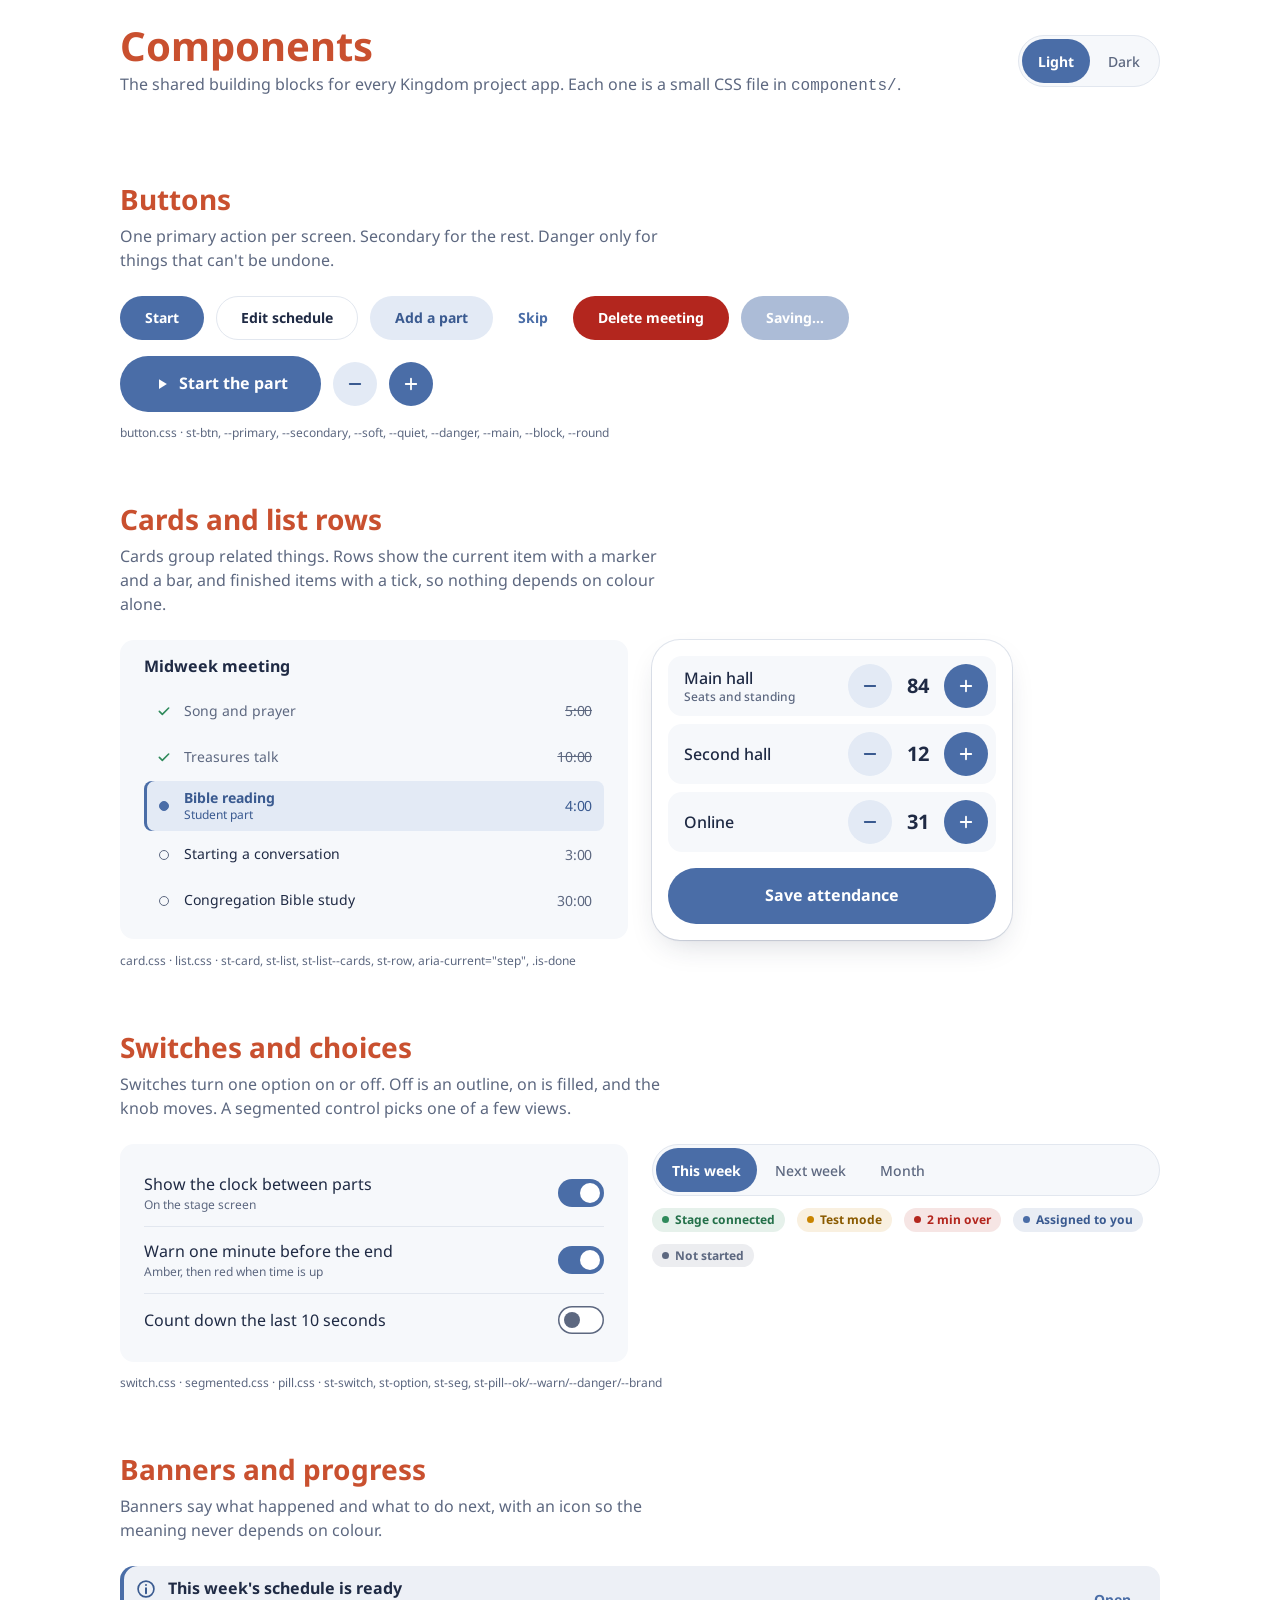
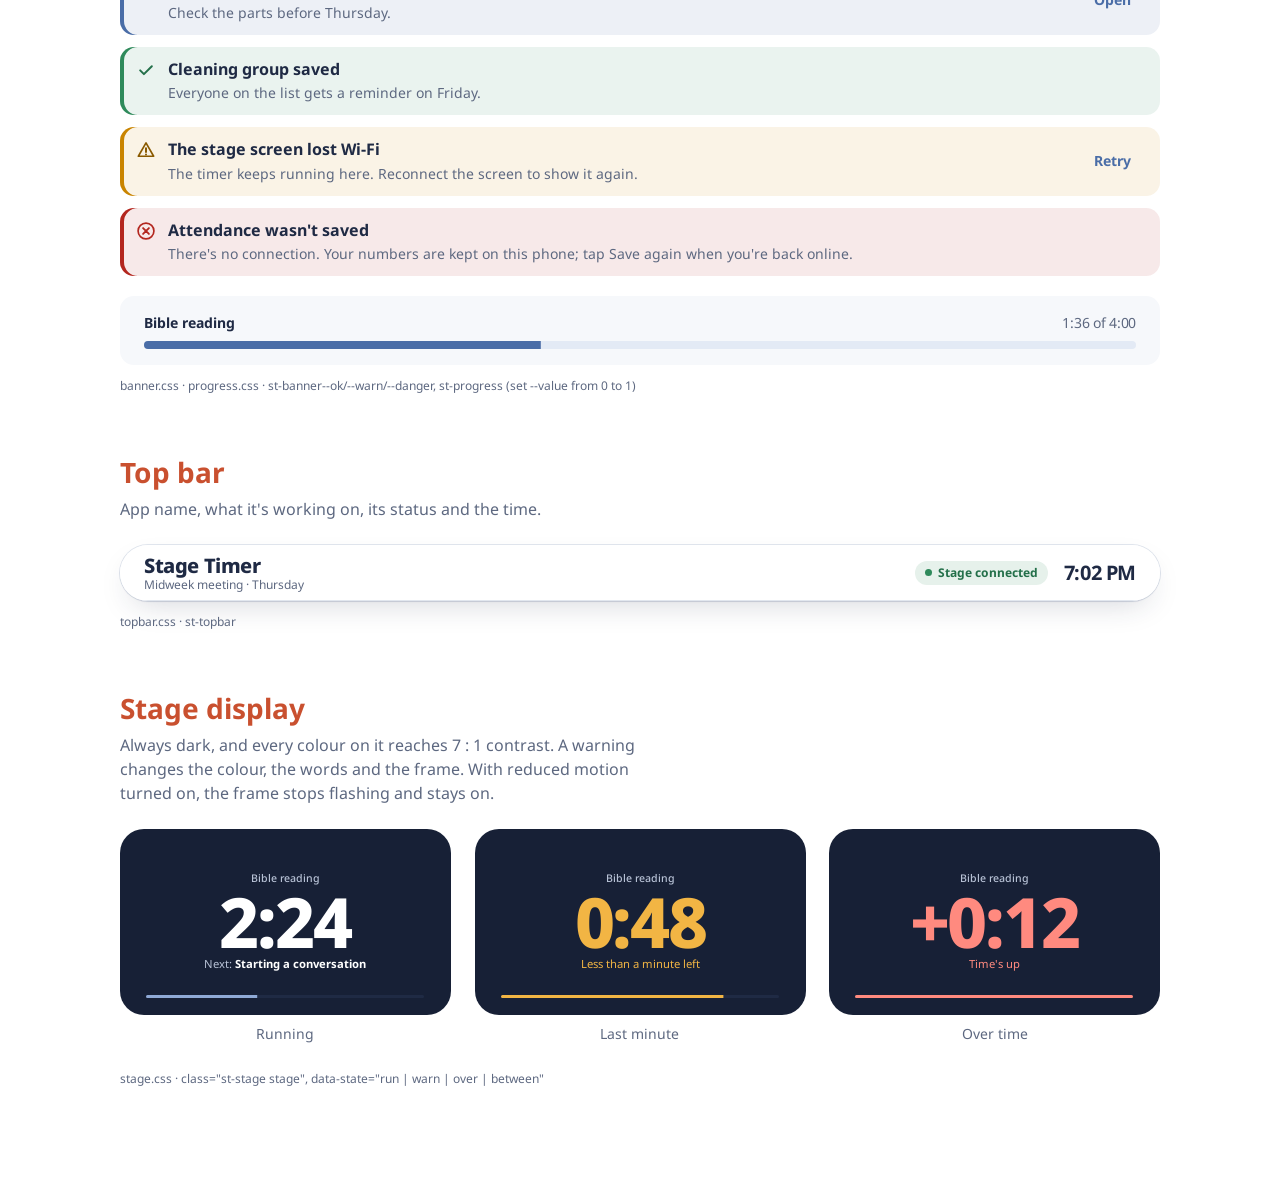
==== examples/components/index.html @ d6222e92 "Add the Steward components Ten small CSS files (st- prefix) built only from the tokens: buttons, car" ====
<!doctype html>
<html lang="en">
<head>
<meta charset="utf-8">
<meta name="viewport" content="width=device-width,initial-scale=1">
<title>Steward Components</title>
<link rel="preconnect" href="https://fonts.googleapis.com">
<link href="https://fonts.googleapis.com/css2?family=Noto+Sans:wght@300;400;500;600;700;800&display=swap" rel="stylesheet">
<link rel="stylesheet" href="../../tokens/tokens.css">
<link rel="stylesheet" href="../../components/index.css">
<style>
  /* Gallery layout only; everything inside the demos comes from components/ */
  .wrap { max-width: 1040px; margin: 0 auto; padding: 0 var(--space-5) var(--space-8); }
  .top { display: flex; align-items: center; justify-content: space-between; gap: var(--space-4); padding: var(--space-5) 0; flex-wrap: wrap; }
  .top h1 { margin: 0; font-size: var(--text-2xl); color: var(--coral); line-height: 1.1; }
  .top p { margin: var(--space-1) 0 0; color: var(--text-dim); }
  section { padding-top: var(--space-7); }
  section > h2 { margin: 0 0 var(--space-1); font-size: var(--text-xl); color: var(--coral); }
  section > p { margin: 0 0 var(--space-5); color: var(--text-dim); max-width: 62ch; }
  section > p code, .file { font-size: var(--text-xs); color: var(--text-dim); }
  .file { display: block; margin-top: var(--space-3); font-family: var(--font); }
  .demo { display: flex; flex-wrap: wrap; gap: var(--space-3); align-items: center; }
  .grid2 { display: grid; grid-template-columns: 1fr 1fr; gap: var(--space-5); align-items: start; }
  .grid3 { display: grid; grid-template-columns: repeat(3, 1fr); gap: var(--space-5); }
  .stack { display: grid; gap: var(--space-3); }
  .cap { color: var(--text-dim); font-size: var(--text-sm); margin-top: var(--space-2); text-align: center; }
  .phone { max-width: 360px; border-radius: 28px; background: var(--page); box-shadow: var(--shadow), 0 0 0 1px var(--line); overflow: hidden; }
  .phone .body { padding: var(--space-4); display: grid; gap: var(--space-4); }
  .count { display: flex; gap: var(--space-2); align-items: center; }
  @media (max-width: 820px) { .grid2, .grid3 { grid-template-columns: 1fr; } }
</style>
</head>
<body class="st-page">
<svg width="0" height="0" style="position:absolute" aria-hidden="true">
  <symbol id="i-check" viewBox="0 0 24 24"><path d="M5 12.5l4.5 4.5L19 7.5" fill="none" stroke="currentColor" stroke-width="2.4" stroke-linecap="round" stroke-linejoin="round"/></symbol>
  <symbol id="i-info" viewBox="0 0 24 24"><circle cx="12" cy="12" r="9.5" fill="none" stroke="currentColor" stroke-width="2"/><path d="M12 11v6M12 7.2v.1" stroke="currentColor" stroke-width="2.4" stroke-linecap="round"/></symbol>
  <symbol id="i-warn" viewBox="0 0 24 24"><path d="M12 3.5L2.8 19.5h18.4z" fill="none" stroke="currentColor" stroke-width="2" stroke-linejoin="round"/><path d="M12 10v4.5M12 17.3v.1" stroke="currentColor" stroke-width="2.4" stroke-linecap="round"/></symbol>
  <symbol id="i-stop" viewBox="0 0 24 24"><circle cx="12" cy="12" r="9.5" fill="none" stroke="currentColor" stroke-width="2"/><path d="M8.5 8.5l7 7M15.5 8.5l-7 7" stroke="currentColor" stroke-width="2.2" stroke-linecap="round"/></symbol>
  <symbol id="i-plus" viewBox="0 0 24 24"><path d="M12 5v14M5 12h14" stroke="currentColor" stroke-width="2.4" stroke-linecap="round"/></symbol>
  <symbol id="i-minus" viewBox="0 0 24 24"><path d="M5 12h14" stroke="currentColor" stroke-width="2.4" stroke-linecap="round"/></symbol>
  <symbol id="i-play" viewBox="0 0 24 24"><path d="M8 5.5v13l10.5-6.5z" fill="currentColor"/></symbol>
</svg>

<div class="wrap">
  <header class="top">
    <div><h1>Components</h1><p>The shared building blocks for every Kingdom project app. Each one is a small CSS file in <code>components/</code>.</p></div>
    <div class="st-seg" role="group" aria-label="Theme"><button data-t="light" aria-pressed="true">Light</button><button data-t="dark" aria-pressed="false">Dark</button></div>
  </header>

  <section>
    <h2>Buttons</h2>
    <p>One primary action per screen. Secondary for the rest. Danger only for things that can't be undone.</p>
    <div class="demo">
      <button class="st-btn st-btn--primary">Start</button>
      <button class="st-btn st-btn--secondary">Edit schedule</button>
      <button class="st-btn st-btn--soft">Add a part</button>
      <button class="st-btn st-btn--quiet">Skip</button>
      <button class="st-btn st-btn--danger">Delete meeting</button>
      <button class="st-btn st-btn--primary" disabled>Saving…</button>
    </div>
    <div class="demo" style="margin-top:var(--space-4)">
      <button class="st-btn st-btn--primary st-btn--main"><svg aria-hidden="true"><use href="#i-play"/></svg>Start the part</button>
      <button class="st-btn st-btn--soft st-btn--round" aria-label="Take one away"><svg aria-hidden="true"><use href="#i-minus"/></svg></button>
      <button class="st-btn st-btn--primary st-btn--round" aria-label="Add one"><svg aria-hidden="true"><use href="#i-plus"/></svg></button>
    </div>
    <code class="file">button.css · st-btn, --primary, --secondary, --soft, --quiet, --danger, --main, --block, --round</code>
  </section>

  <section>
    <h2>Cards and list rows</h2>
    <p>Cards group related things. Rows show the current item with a marker and a bar, and finished items with a tick, so nothing depends on colour alone.</p>
    <div class="grid2">
      <div class="st-card">
        <h3 class="st-card__title">Midweek meeting</h3>
        <ol class="st-list">
          <li><button class="st-row is-done"><span class="st-row__mark"><svg aria-hidden="true"><use href="#i-check"/></svg></span><span class="st-row__label">Song and prayer</span><span class="st-row__meta st-num">5:00</span></button></li>
          <li><button class="st-row is-done"><span class="st-row__mark"><svg aria-hidden="true"><use href="#i-check"/></svg></span><span class="st-row__label">Treasures talk</span><span class="st-row__meta st-num">10:00</span></button></li>
          <li><button class="st-row" aria-current="step"><span class="st-row__mark"></span><span class="st-row__label">Bible reading<small>Student part</small></span><span class="st-row__meta st-num">4:00</span></button></li>
          <li><button class="st-row"><span class="st-row__mark"></span><span class="st-row__label">Starting a conversation</span><span class="st-row__meta st-num">3:00</span></button></li>
          <li><button class="st-row"><span class="st-row__mark"></span><span class="st-row__label">Congregation Bible study</span><span class="st-row__meta st-num">30:00</span></button></li>
        </ol>
      </div>
      <div class="phone">
        <div class="body">
          <ol class="st-list st-list--cards">
            <li class="st-row"><span class="st-row__label">Main hall<small>Seats and standing</small></span>
              <span class="count"><button class="st-btn st-btn--soft st-btn--round" aria-label="Main hall, take one away"><svg aria-hidden="true"><use href="#i-minus"/></svg></button><span class="st-row__meta st-num">84</span><button class="st-btn st-btn--primary st-btn--round" aria-label="Main hall, add one"><svg aria-hidden="true"><use href="#i-plus"/></svg></button></span></li>
            <li class="st-row"><span class="st-row__label">Second hall</span>
              <span class="count"><button class="st-btn st-btn--soft st-btn--round" aria-label="Second hall, take one away"><svg aria-hidden="true"><use href="#i-minus"/></svg></button><span class="st-row__meta st-num">12</span><button class="st-btn st-btn--primary st-btn--round" aria-label="Second hall, add one"><svg aria-hidden="true"><use href="#i-plus"/></svg></button></span></li>
            <li class="st-row"><span class="st-row__label">Online</span>
              <span class="count"><button class="st-btn st-btn--soft st-btn--round" aria-label="Online, take one away"><svg aria-hidden="true"><use href="#i-minus"/></svg></button><span class="st-row__meta st-num">31</span><button class="st-btn st-btn--primary st-btn--round" aria-label="Online, add one"><svg aria-hidden="true"><use href="#i-plus"/></svg></button></span></li>
          </ol>
          <button class="st-btn st-btn--primary st-btn--main st-btn--block">Save attendance</button>
        </div>
      </div>
    </div>
    <code class="file">card.css · list.css · st-card, st-list, st-list--cards, st-row, aria-current="step", .is-done</code>
  </section>

  <section>
    <h2>Switches and choices</h2>
    <p>Switches turn one option on or off. Off is an outline, on is filled, and the knob moves. A segmented control picks one of a few views.</p>
    <div class="grid2">
      <div class="st-card">
        <div class="st-option"><span>Show the clock between parts<small>On the stage screen</small></span><button class="st-switch" role="switch" aria-checked="true" aria-label="Show the clock between parts"></button></div>
        <div class="st-option"><span>Warn one minute before the end<small>Amber, then red when time is up</small></span><button class="st-switch" role="switch" aria-checked="true" aria-label="Warn one minute before the end"></button></div>
        <div class="st-option"><span>Count down the last 10 seconds</span><button class="st-switch" role="switch" aria-checked="false" aria-label="Count down the last 10 seconds"></button></div>
      </div>
      <div class="stack">
        <div class="st-seg" role="group" aria-label="Schedule view"><button aria-pressed="true">This week</button><button aria-pressed="false">Next week</button><button aria-pressed="false">Month</button></div>
        <div class="demo">
          <span class="st-pill st-pill--ok"><i></i>Stage connected</span>
          <span class="st-pill st-pill--warn"><i></i>Test mode</span>
          <span class="st-pill st-pill--danger"><i></i>2 min over</span>
          <span class="st-pill st-pill--brand"><i></i>Assigned to you</span>
          <span class="st-pill"><i></i>Not started</span>
        </div>
      </div>
    </div>
    <code class="file">switch.css · segmented.css · pill.css · st-switch, st-option, st-seg, st-pill--ok/--warn/--danger/--brand</code>
  </section>

  <section>
    <h2>Banners and progress</h2>
    <p>Banners say what happened and what to do next, with an icon so the meaning never depends on colour.</p>
    <div class="stack">
      <div class="st-banner" role="status"><svg class="st-banner__icon" aria-hidden="true"><use href="#i-info"/></svg><div class="st-banner__body"><b>This week's schedule is ready</b><p>Check the parts before Thursday.</p></div><button class="st-btn st-btn--quiet">Open</button></div>
      <div class="st-banner st-banner--ok" role="status"><svg class="st-banner__icon" aria-hidden="true"><use href="#i-check"/></svg><div class="st-banner__body"><b>Cleaning group saved</b><p>Everyone on the list gets a reminder on Friday.</p></div></div>
      <div class="st-banner st-banner--warn" role="status"><svg class="st-banner__icon" aria-hidden="true"><use href="#i-warn"/></svg><div class="st-banner__body"><b>The stage screen lost Wi-Fi</b><p>The timer keeps running here. Reconnect the screen to show it again.</p></div><button class="st-btn st-btn--quiet">Retry</button></div>
      <div class="st-banner st-banner--danger" role="alert"><svg class="st-banner__icon" aria-hidden="true"><use href="#i-stop"/></svg><div class="st-banner__body"><b>Attendance wasn't saved</b><p>There's no connection. Your numbers are kept on this phone; tap Save again when you're back online.</p></div></div>
      <div class="st-card" style="margin-top:var(--space-2)">
        <div style="display:flex;justify-content:space-between;font-size:var(--text-sm)"><b>Bible reading</b><span class="st-num" style="color:var(--text-dim)">1:36 of 4:00</span></div>
        <div class="st-progress" role="progressbar" aria-label="Part time used" aria-valuenow="40" aria-valuemin="0" aria-valuemax="100" style="--value:.4;margin-top:var(--space-2)"><i></i></div>
      </div>
    </div>
    <code class="file">banner.css · progress.css · st-banner--ok/--warn/--danger, st-progress (set --value from 0 to 1)</code>
  </section>

  <section>
    <h2>Top bar</h2>
    <p>App name, what it's working on, its status and the time.</p>
    <div class="phone" style="max-width:none"><header class="st-topbar"><div class="st-topbar__title"><b>Stage Timer</b><small>Midweek meeting · Thursday</small></div><span class="st-pill st-pill--ok"><i></i>Stage connected</span><time class="st-topbar__clock st-num">7:02 PM</time></header></div>
    <code class="file">topbar.css · st-topbar</code>
  </section>

  <section>
    <h2>Stage display</h2>
    <p>Always dark, and every colour on it reaches 7 : 1 contrast. A warning changes the colour, the words and the frame. With reduced motion turned on, the frame stops flashing and stays on.</p>
    <div class="grid3">
      <div><div class="st-stage stage" data-state="run"><p class="st-stage__label">Bible reading</p><p class="st-stage__time st-num">2:24</p><p class="st-stage__note">Next: <b>Starting a conversation</b></p><div class="st-progress"><i style="--value:.4"></i></div></div><p class="cap">Running</p></div>
      <div><div class="st-stage stage" data-state="warn"><p class="st-stage__label">Bible reading</p><p class="st-stage__time st-num">0:48</p><p class="st-stage__note">Less than a minute left</p><div class="st-progress"><i style="--value:.8"></i></div></div><p class="cap">Last minute</p></div>
      <div><div class="st-stage stage" data-state="over"><p class="st-stage__label">Bible reading</p><p class="st-stage__time st-num">+0:12</p><p class="st-stage__note">Time's up</p><div class="st-progress"><i style="--value:1"></i></div></div><p class="cap">Over time</p></div>
    </div>
    <code class="file">stage.css · class="st-stage stage", data-state="run | warn | over | between"</code>
  </section>
</div>

<script>
  // Demo behaviour only: switches, segmented controls and the theme (?theme=dark opens in dark)
  const start = new URLSearchParams(location.search).get('theme')
    || (matchMedia('(prefers-color-scheme: dark)').matches ? 'dark' : 'light');
  document.documentElement.dataset.theme = start;
  document.querySelectorAll('[data-t]').forEach(b => b.setAttribute('aria-pressed', b.dataset.t === start));
  document.addEventListener('click', e => {
    const sw = e.target.closest('.st-switch');
    if (sw) sw.setAttribute('aria-checked', sw.getAttribute('aria-checked') !== 'true');
    const seg = e.target.closest('.st-seg button');
    if (seg) {
      seg.parentElement.querySelectorAll('button').forEach(b => b.setAttribute('aria-pressed', b === seg));
      if (seg.dataset.t) document.documentElement.dataset.theme = seg.dataset.t;
    }
  });
</script>
</body>
</html>
---- tokens/tokens.css ----
/*
 * Steward design tokens (working name)
 * Draft 0.3: a publication-style identity. White space, circles, coral headings, one duotone palette per topic.
 * Use the variables, never the raw values, so a change here updates every app.
 *
 * Font (free, Google Fonts):
 * <link href="https://fonts.googleapis.com/css2?family=Noto+Sans:wght@300;400;500;600;700;800&display=swap" rel="stylesheet">
 */

:root {
  /* Base */
  --ink: #1f2a44;          /* text, stage screens */
  --paper: #ffffff;
  --brand: #4a6da7;        /* Library Blue: buttons, links in apps, progress */
  --brand-strong: #3a5a90;
  --brand-soft: #e3eaf5;
  --on-brand: #ffffff;
  --coral: #c9502f;        /* headings and references on content pages; never on timer screens (see --danger) */
  --coral-bright: #e2673f; /* cover blocks with large white text only */
  --seaglass: #d3ebe3;     /* the soft circle behind art */
  --teal: #2f7f86;

  /* Surfaces and text (light theme) */
  --page: #ffffff;
  --surface: #f6f8fb;
  --line: #e2e7ef;
  --text: #1f2a44;
  --text-dim: #5d6880;

  /* Meaning, reserved for function; never decoration, never the only signal */
  --ok: #2f8a5b;
  --warn: #c98400;
  --danger: #b3261e;
  /* Text-safe versions for small text (4.5 : 1 on page and surface); the fills above stay for dots, bars and icons */
  --ok-text: #24704a;
  --warn-text: #8a5a00;
  --danger-text: #b3261e;
  --on-danger: #ffffff;

  /* Artwork: one duotone palette per topic (dark, mid, light) */
  --duo-navy: #22305a;    --duo-mustard: #d9a93a;  --duo-cream: #f5e6b8;   /* platform, assemblies */
  --duo-deepteal: #164e57; --duo-maroon: #7a2b3a;  --duo-aqua: #a9d6d9;    /* time, schedules */
  --duo-plum: #4f2346;    --duo-rose: #b8657f;     --duo-blush: #f3d9d3;   /* study, reading */
  --duo-ember: #4a1410;   --duo-vermilion: #d2502f; --duo-peach: #f7c9b0;  /* sound, media */

  /* Typography: one family, like the publications */
  --font: "Noto Sans", system-ui, "Segoe UI", Roboto, sans-serif;
  --font-display: var(--font);
  --text-xs: 12px;
  --text-sm: 14px;
  --text-md: 16px;
  --text-lg: 20px;
  --text-xl: 28px;
  --text-2xl: 40px;
  --weight-light: 300;
  --weight-regular: 400;
  --weight-medium: 500;
  --weight-bold: 700;
  --weight-black: 800;
  --tracking-cover: 0.18em; /* spaced capitals, cover blocks only */

  /* Spacing (multiples of 4) */
  --space-1: 4px;
  --space-2: 8px;
  --space-3: 12px;
  --space-4: 16px;
  --space-5: 24px;
  --space-6: 32px;
  --space-7: 56px;
  --space-8: 96px;

  /* Shape: circles for art, gentle corners for controls */
  --radius-sm: 8px;
  --radius-md: 14px;
  --radius-lg: 24px;
  --radius-pill: 999px;
  --shadow: 0 1px 2px rgba(31, 42, 68, 0.06), 0 12px 32px -12px rgba(31, 42, 68, 0.22);

  /* Touch */
  --tap-min: 44px;
  --tap-main: 56px;

  /* Motion */
  --ease-out: cubic-bezier(0.2, 0.9, 0.3, 1);
  --ease-pop: cubic-bezier(0.2, 0.9, 0.3, 1.2);
}

/* Dark theme: follows the system unless the app forces light */
@media (prefers-color-scheme: dark) {
  :root:not([data-theme="light"]) {
    --brand: #8fa9d6; --brand-strong: #b3c6e6; --brand-soft: #22304d; --on-brand: #121a2b;
    --coral: #f08a6c; --seaglass: #1e3a3a;
    --page: #121a2b; --surface: #1a2338; --line: #2a3550; --text: #e8edf6; --text-dim: #9aa6be;
    --ok: #5fc08a; --warn: #f2b544; --danger: #ff6b5e;
    --ok-text: #5fc08a; --warn-text: #f2b544; --danger-text: #ff6b5e; --on-danger: #121a2b;
    --shadow: 0 1px 2px rgba(0, 0, 0, 0.3), 0 16px 40px -16px rgba(0, 0, 0, 0.6);
  }
}
:root[data-theme="dark"] {
  --brand: #8fa9d6; --brand-strong: #b3c6e6; --brand-soft: #22304d; --on-brand: #121a2b;
  --coral: #f08a6c; --seaglass: #1e3a3a;
  --page: #121a2b; --surface: #1a2338; --line: #2a3550; --text: #e8edf6; --text-dim: #9aa6be;
  --ok: #5fc08a; --warn: #f2b544; --danger: #ff6b5e;
  --ok-text: #5fc08a; --warn-text: #f2b544; --danger-text: #ff6b5e; --on-danger: #121a2b;
  --shadow: 0 1px 2px rgba(0, 0, 0, 0.3), 0 16px 40px -16px rgba(0, 0, 0, 0.6);
}

/* Stage screens are always dark: a white screen glares on stage and over OBS video.
   Every text colour here reaches 7 : 1 on --page; red stays darker than amber so they differ in brightness too */
.stage {
  --page: #172036; --surface: #1f2a44; --line: #2c3a5c;
  --text: #ffffff; --text-dim: #b8c2d6; --brand: #8fa9d6;
  --ok: #5fc08a; --warn: #f2b544; --danger: #ff8a7f;
  --ok-text: #5fc08a; --warn-text: #f2b544; --danger-text: #ff8a7f; --on-danger: #172036;
}

/* Artwork helpers */
.art-grain { position: relative; isolation: isolate; }
.art-grain::after {
  content: ""; position: absolute; inset: 0; pointer-events: none; border-radius: inherit; mix-blend-mode: multiply; opacity: 0.45;
  background-image: url("data:image/svg+xml,%3Csvg xmlns='http://www.w3.org/2000/svg' width='220' height='220'%3E%3Cfilter id='n'%3E%3CfeTurbulence type='fractalNoise' baseFrequency='0.85' numOctaves='2' stitchTiles='stitch'/%3E%3CfeColorMatrix values='0 0 0 0 0.1  0 0 0 0 0.1  0 0 0 0 0.15  0 0 0 0.55 0'/%3E%3C/filter%3E%3Crect width='100%25' height='100%25' filter='url(%23n)'/%3E%3C/svg%3E");
}
.art-circle { border-radius: 50%; overflow: hidden; }

/* Printing and PDFs: keep the colours and art; drop the grain, which turns into heavy images */
@media print {
  * { -webkit-print-color-adjust: exact; print-color-adjust: exact; }
  .art-grain::after { display: none; }
}
.art-fade { -webkit-mask-image: radial-gradient(closest-side, #000 62%, transparent 100%); mask-image: radial-gradient(closest-side, #000 62%, transparent 100%); }
---- components/index.css ----
/* All Steward components in one link. Load ../tokens/tokens.css first.
   For a small app, copy only the files it uses. */
@import url("base.css");
@import url("button.css");
@import url("card.css");
@import url("list.css");
@import url("switch.css");
@import url("segmented.css");
@import url("pill.css");
@import url("banner.css");
@import url("progress.css");
@import url("topbar.css");
@import url("stage.css");
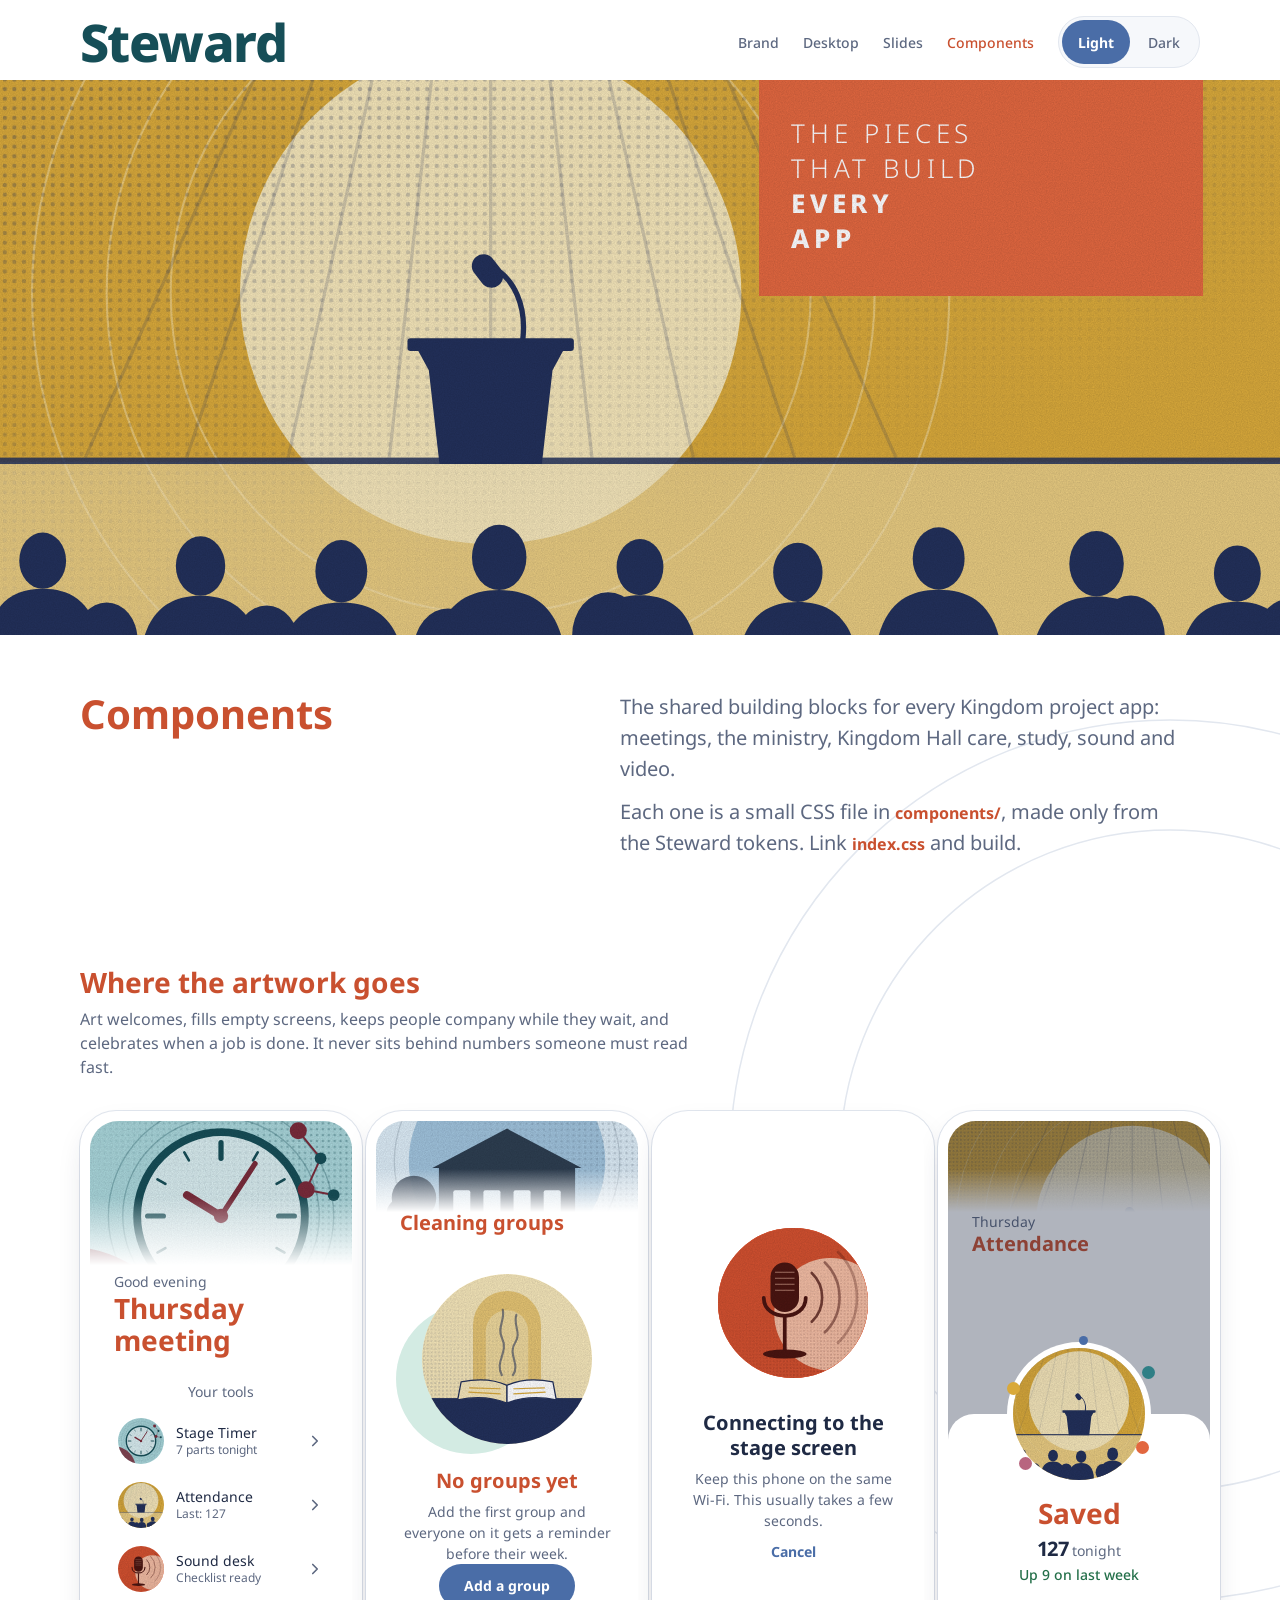
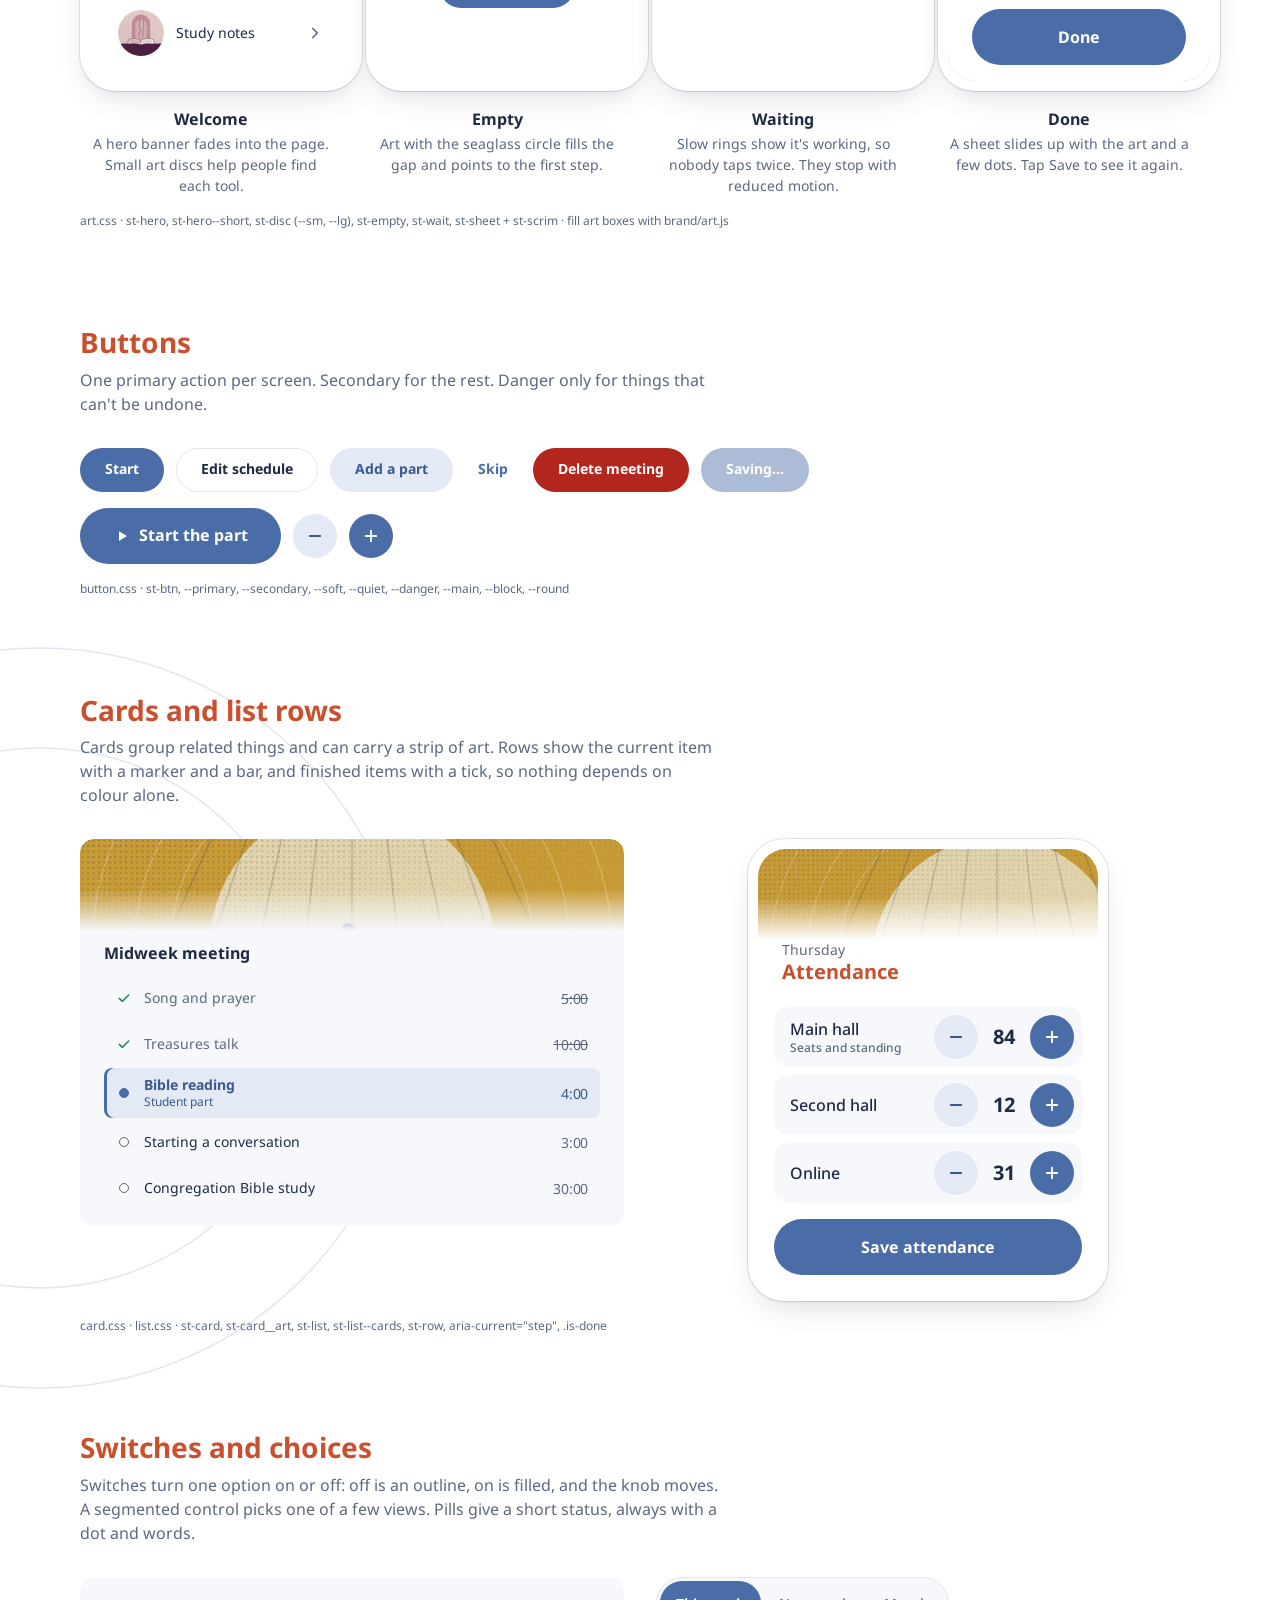
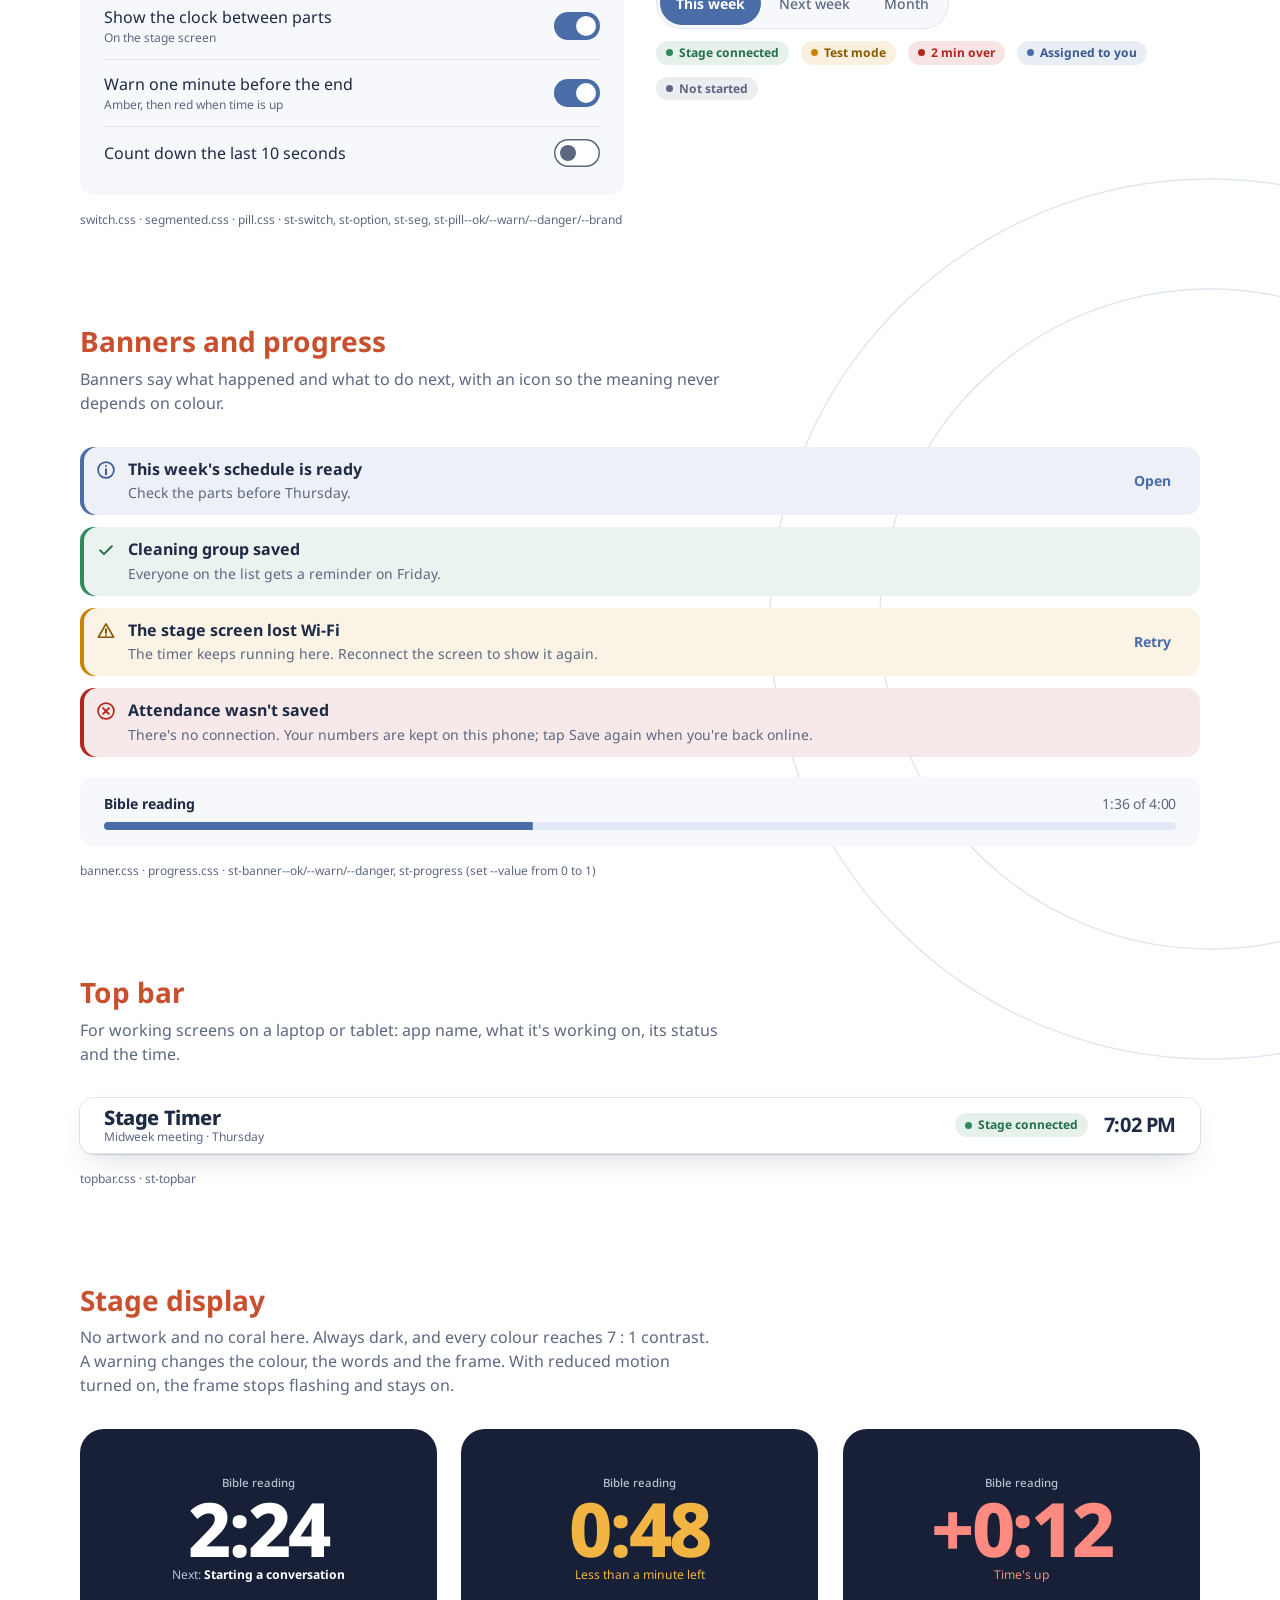
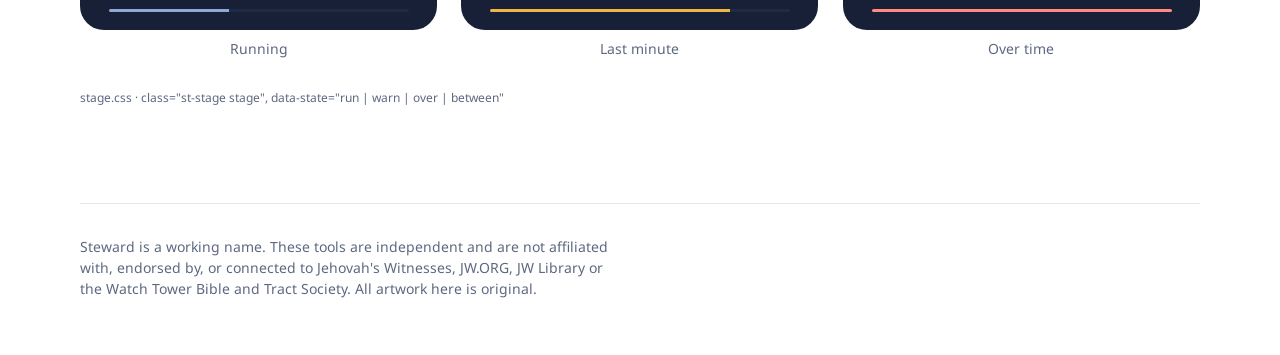
==== commit cdc8c43c: "Add artwork components and restyle the components page art.css brings Steward's art into apps: hero " ====
--- a/examples/components/index.html
+++ b/examples/components/index.html
@@ -9,25 +9,60 @@
 <link rel="stylesheet" href="../../tokens/tokens.css">
 <link rel="stylesheet" href="../../components/index.css">
 <style>
-  /* Gallery layout only; everything inside the demos comes from components/ */
-  .wrap { max-width: 1040px; margin: 0 auto; padding: 0 var(--space-5) var(--space-8); }
-  .top { display: flex; align-items: center; justify-content: space-between; gap: var(--space-4); padding: var(--space-5) 0; flex-wrap: wrap; }
-  .top h1 { margin: 0; font-size: var(--text-2xl); color: var(--coral); line-height: 1.1; }
-  .top p { margin: var(--space-1) 0 0; color: var(--text-dim); }
-  section { padding-top: var(--space-7); }
-  section > h2 { margin: 0 0 var(--space-1); font-size: var(--text-xl); color: var(--coral); }
-  section > p { margin: 0 0 var(--space-5); color: var(--text-dim); max-width: 62ch; }
-  section > p code, .file { font-size: var(--text-xs); color: var(--text-dim); }
-  .file { display: block; margin-top: var(--space-3); font-family: var(--font); }
+  /* Page layout only, matching brand/index.html; everything inside the phones and demos comes from components/ */
+  body { overflow-x: hidden; }
+  .wrap { max-width: 1120px; margin: 0 auto; padding: 0 var(--space-5); position: relative; }
+  .masthead { display: flex; align-items: center; justify-content: space-between; gap: var(--space-4); padding: var(--space-4) 0 var(--space-3); flex-wrap: wrap; }
+  .masthead > b { font-size: clamp(34px, 5vw, 52px); font-weight: var(--weight-black); letter-spacing: -0.03em; color: var(--duo-deepteal); line-height: 1; }
+  :root[data-theme="dark"] .masthead > b { color: var(--duo-aqua); }
+  .masthead nav { display: flex; gap: var(--space-5); font-size: var(--text-sm); font-weight: var(--weight-medium); }
+  .masthead nav a { color: var(--text-dim); text-decoration: none; } .masthead nav a[aria-current] { color: var(--coral); }
+  .masthead .right { display: flex; align-items: center; gap: var(--space-5); flex-wrap: wrap; }
+
+  .cover { position: relative; aspect-ratio: 1200 / 520; max-height: 62vh; width: 100%; overflow: hidden; }
+  .cover .art-wrap, .cover .art-wrap svg { position: absolute; inset: 0; width: 100%; height: 100%; }
+  .cover .block { position: absolute; top: 0; right: 6%; width: min(34%, 380px); background: var(--coral-bright); color: #fff; padding: clamp(18px, 3vw, 36px) clamp(16px, 2.6vw, 32px) clamp(20px, 3.2vw, 40px); }
+  .cover .block span { display: block; text-transform: uppercase; letter-spacing: var(--tracking-cover); font-size: clamp(15px, 2.1vw, 26px); line-height: 1.35; font-weight: var(--weight-light); }
+  .cover .block span.b { font-weight: var(--weight-black); }
+  @media (max-width: 700px) { .cover { aspect-ratio: 4 / 3.4; max-height: none; } .cover .art-wrap svg { width: 170%; left: -46%; } .cover .block { right: auto; left: 0; top: auto; bottom: 0; width: 78%; } }
+
+  .lede { display: grid; grid-template-columns: 1fr 1.2fr; gap: var(--space-7); padding: var(--space-7) 0 0; align-items: start; }
+  .lede h1 { font-size: var(--text-2xl); line-height: 1.15; color: var(--coral); margin: 0; }
+  .lede p { margin: 0 0 var(--space-3); color: var(--text-dim); font-size: var(--text-lg); line-height: 1.55; max-width: 52ch; }
+  .lede code { font-size: var(--text-md); color: var(--coral); font-family: var(--font); font-weight: var(--weight-bold); }
+
+  section.part { padding: var(--space-8) 0 0; position: relative; }
+  .rings { position: absolute; pointer-events: none; z-index: -1; color: var(--line); }
+  .head { max-width: 640px; margin-bottom: var(--space-6); }
+  .head h2 { font-size: var(--text-xl); color: var(--coral); margin: 0 0 var(--space-2); line-height: 1.2; }
+  .head p { margin: 0; color: var(--text-dim); }
+  .file { display: block; margin-top: var(--space-4); font-family: var(--font); font-size: var(--text-xs); color: var(--text-dim); }
+
+  .phones { display: grid; grid-template-columns: repeat(4, 1fr); gap: var(--space-6) var(--space-5); align-items: start; }
+  .phone { border-radius: 36px; padding: 10px; background: var(--page); box-shadow: var(--shadow), 0 0 0 1px var(--line); max-width: 300px; width: 100%; margin: 0 auto; }
+  .screen { position: relative; border-radius: 28px; overflow: hidden; background: var(--page); min-height: 560px; display: flex; flex-direction: column; }
+  .screen .pad { padding: var(--space-4); display: grid; gap: var(--space-2); }
+  .screen .st-empty, .screen .st-wait { flex: 1; }
+  .ex h4 { margin: var(--space-4) 0 2px; font-size: var(--text-md); text-align: center; }
+  .ex p { margin: 0 auto; color: var(--text-dim); font-size: var(--text-sm); text-align: center; max-width: 30ch; }
+  .lbl { font-size: var(--text-sm); color: var(--text-dim); margin: var(--space-2) 4px 0; }
+  .count { display: flex; gap: var(--space-2); align-items: center; }
+  .done-body { padding: var(--space-5); display: grid; gap: var(--space-3); margin-top: auto; }
+  .sheet-dots i:nth-of-type(1) { background: var(--duo-mustard); left: -6px; top: 34px; } .sheet-dots i:nth-of-type(2) { background: var(--teal); right: -10px; top: 18px; }
+  .sheet-dots i:nth-of-type(3) { background: var(--coral-bright); right: -4px; bottom: 26px; } .sheet-dots i:nth-of-type(4) { background: var(--duo-rose); left: 6px; bottom: 10px; }
+  .sheet-dots i:nth-of-type(5) { background: var(--brand); left: 50%; top: -12px; width: 9px; height: 9px; }
+
   .demo { display: flex; flex-wrap: wrap; gap: var(--space-3); align-items: center; }
-  .grid2 { display: grid; grid-template-columns: 1fr 1fr; gap: var(--space-5); align-items: start; }
+  .grid2 { display: grid; grid-template-columns: 1fr 1fr; gap: var(--space-6); align-items: start; }
   .grid3 { display: grid; grid-template-columns: repeat(3, 1fr); gap: var(--space-5); }
   .stack { display: grid; gap: var(--space-3); }
   .cap { color: var(--text-dim); font-size: var(--text-sm); margin-top: var(--space-2); text-align: center; }
-  .phone { max-width: 360px; border-radius: 28px; background: var(--page); box-shadow: var(--shadow), 0 0 0 1px var(--line); overflow: hidden; }
-  .phone .body { padding: var(--space-4); display: grid; gap: var(--space-4); }
-  .count { display: flex; gap: var(--space-2); align-items: center; }
-  @media (max-width: 820px) { .grid2, .grid3 { grid-template-columns: 1fr; } }
+
+  footer { margin-top: var(--space-8); padding: var(--space-6) 0 var(--space-7); border-top: 1px solid var(--line); color: var(--text-dim); font-size: var(--text-sm); }
+  footer p { margin: 0; max-width: 66ch; }
+  @media (max-width: 1000px) { .phones { grid-template-columns: repeat(2, 1fr); } }
+  @media (max-width: 820px) { .lede, .grid2, .grid3 { grid-template-columns: 1fr; gap: var(--space-5); } }
+  @media (max-width: 600px) { .phones { grid-template-columns: 1fr; } }
 </style>
 </head>
 <body class="st-page">
@@ -39,17 +74,107 @@
   <symbol id="i-plus" viewBox="0 0 24 24"><path d="M12 5v14M5 12h14" stroke="currentColor" stroke-width="2.4" stroke-linecap="round"/></symbol>
   <symbol id="i-minus" viewBox="0 0 24 24"><path d="M5 12h14" stroke="currentColor" stroke-width="2.4" stroke-linecap="round"/></symbol>
   <symbol id="i-play" viewBox="0 0 24 24"><path d="M8 5.5v13l10.5-6.5z" fill="currentColor"/></symbol>
+  <symbol id="i-chev" viewBox="0 0 24 24"><path d="M9 6l6 6-6 6" fill="none" stroke="currentColor" stroke-width="2.2" stroke-linecap="round" stroke-linejoin="round"/></symbol>
 </svg>
 
 <div class="wrap">
-  <header class="top">
-    <div><h1>Components</h1><p>The shared building blocks for every Kingdom project app. Each one is a small CSS file in <code>components/</code>.</p></div>
-    <div class="st-seg" role="group" aria-label="Theme"><button data-t="light" aria-pressed="true">Light</button><button data-t="dark" aria-pressed="false">Dark</button></div>
+  <header class="masthead">
+    <b>Steward</b>
+    <div class="right">
+      <nav><a href="../../brand/index.html">Brand</a><a href="../../brand/desktop.html">Desktop</a><a href="../../brand/slides.html">Slides</a><a href="index.html" aria-current="page">Components</a></nav>
+      <div class="st-seg" role="group" aria-label="Theme"><button data-t="light" aria-pressed="true">Light</button><button data-t="dark" aria-pressed="false">Dark</button></div>
+    </div>
   </header>
-
-  <section>
-    <h2>Buttons</h2>
-    <p>One primary action per screen. Secondary for the rest. Danger only for things that can't be undone.</p>
+</div>
+
+<div class="cover art-grain" role="img" aria-label="Artwork: a lectern on the platform in front of a warm circle of light">
+  <div class="art-wrap" id="coverArt"></div>
+  <div class="block" aria-hidden="true"><span>The pieces</span><span>that build</span><span class="b">every</span><span class="b">app</span></div>
+</div>
+
+<div class="wrap">
+  <div class="lede">
+    <h1>Components</h1>
+    <div>
+      <p>The shared building blocks for every Kingdom project app: meetings, the ministry, Kingdom Hall care, study, sound and video.</p>
+      <p>Each one is a small CSS file in <code>components/</code>, made only from the Steward tokens. Link <code>index.css</code> and build.</p>
+    </div>
+  </div>
+
+  <!-- ============ Artwork ============ -->
+  <section class="part" aria-labelledby="h-art">
+    <svg class="rings" style="width:900px;height:900px;right:-420px;top:-160px" viewBox="0 0 900 900" aria-hidden="true"><g fill="none" stroke="currentColor" stroke-width="1.5"><circle cx="450" cy="450" r="440"/><circle cx="450" cy="450" r="330"/></g></svg>
+    <div class="head">
+      <h2 id="h-art">Where the artwork goes</h2>
+      <p>Art welcomes, fills empty screens, keeps people company while they wait, and celebrates when a job is done. It never sits behind numbers someone must read fast.</p>
+    </div>
+    <div class="phones">
+      <div class="ex">
+        <div class="phone"><div class="screen">
+          <header class="st-hero"><div class="st-hero__art art-grain" id="aHome"></div><div class="st-hero__title"><small>Good evening</small><h2>Thursday meeting</h2></div></header>
+          <div class="pad">
+            <p class="lbl">Your tools</p>
+            <ul class="st-list">
+              <li><a class="st-row" href="#" onclick="return false"><span class="st-disc st-disc--sm art-grain" id="tClock"></span><span class="st-row__label">Stage Timer<small>7 parts tonight</small></span><svg width="18" height="18" style="color:var(--text-dim)" aria-hidden="true"><use href="#i-chev"/></svg></a></li>
+              <li><a class="st-row" href="#" onclick="return false"><span class="st-disc st-disc--sm art-grain" id="tCount"></span><span class="st-row__label">Attendance<small>Last: 127</small></span><svg width="18" height="18" style="color:var(--text-dim)" aria-hidden="true"><use href="#i-chev"/></svg></a></li>
+              <li><a class="st-row" href="#" onclick="return false"><span class="st-disc st-disc--sm art-grain" id="tSound"></span><span class="st-row__label">Sound desk<small>Checklist ready</small></span><svg width="18" height="18" style="color:var(--text-dim)" aria-hidden="true"><use href="#i-chev"/></svg></a></li>
+              <li><a class="st-row" href="#" onclick="return false"><span class="st-disc st-disc--sm art-grain" id="tBook"></span><span class="st-row__label">Study notes</span><svg width="18" height="18" style="color:var(--text-dim)" aria-hidden="true"><use href="#i-chev"/></svg></a></li>
+            </ul>
+          </div>
+        </div></div>
+        <h4>Welcome</h4><p>A hero banner fades into the page. Small art discs help people find each tool.</p>
+      </div>
+
+      <div class="ex">
+        <div class="phone"><div class="screen">
+          <header class="st-hero st-hero--short"><div class="st-hero__art art-grain" id="aCleanHero"></div><div class="st-hero__title"><h2>Cleaning groups</h2></div></header>
+          <div class="st-empty">
+            <div class="st-empty__art"><span class="st-disc art-grain" id="aEmpty"></span></div>
+            <h3>No groups yet</h3>
+            <p>Add the first group and everyone on it gets a reminder before their week.</p>
+            <button class="st-btn st-btn--primary">Add a group</button>
+          </div>
+        </div></div>
+        <h4>Empty</h4><p>Art with the seaglass circle fills the gap and points to the first step.</p>
+      </div>
+
+      <div class="ex">
+        <div class="phone"><div class="screen">
+          <div class="st-wait">
+            <div class="st-wait__art"><span class="st-disc art-grain" id="aWait"></span></div>
+            <h3>Connecting to the stage screen</h3>
+            <p>Keep this phone on the same Wi-Fi. This usually takes a few seconds.</p>
+            <button class="st-btn st-btn--quiet">Cancel</button>
+          </div>
+        </div></div>
+        <h4>Waiting</h4><p>Slow rings show it's working, so nobody taps twice. They stop with reduced motion.</p>
+      </div>
+
+      <div class="ex">
+        <div class="phone"><div class="screen" id="doneScreen">
+          <header class="st-hero st-hero--short"><div class="st-hero__art art-grain" id="aDoneHero"></div><div class="st-hero__title"><small>Thursday</small><h2>Attendance</h2></div></header>
+          <div class="done-body">
+            <div class="st-card"><div style="display:flex;justify-content:space-between;align-items:baseline"><span>Total tonight</span><b class="st-num" style="font-size:var(--text-xl)">127</b></div></div>
+            <button class="st-btn st-btn--primary st-btn--main st-btn--block" id="saveBtn">Save attendance</button>
+          </div>
+          <div class="st-scrim" id="scrim"></div>
+          <div class="st-sheet" id="sheet" role="dialog" aria-label="Attendance saved">
+            <div class="st-sheet__art sheet-dots"><span class="st-disc art-grain" id="aDone"></span><i></i><i></i><i></i><i></i><i></i></div>
+            <h3>Saved</h3>
+            <p><b class="st-num">127</b> tonight</p>
+            <p style="color:var(--ok-text);font-size:var(--text-sm);font-weight:500">Up 9 on last week</p>
+            <button class="st-btn st-btn--primary st-btn--main st-btn--block" id="doneBtn">Done</button>
+          </div>
+        </div></div>
+        <h4>Done</h4><p>A sheet slides up with the art and a few dots. Tap Save to see it again.</p>
+      </div>
+    </div>
+    <code class="file">art.css · st-hero, st-hero--short, st-disc (--sm, --lg), st-empty, st-wait, st-sheet + st-scrim · fill art boxes with brand/art.js</code>
+  </section>
+
+  <!-- ============ Buttons ============ -->
+  <section class="part" aria-labelledby="h-btn">
+    <div class="head"><h2 id="h-btn">Buttons</h2><p>One primary action per screen. Secondary for the rest. Danger only for things that can't be undone.</p></div>
     <div class="demo">
       <button class="st-btn st-btn--primary">Start</button>
       <button class="st-btn st-btn--secondary">Edit schedule</button>
@@ -66,11 +191,13 @@
     <code class="file">button.css · st-btn, --primary, --secondary, --soft, --quiet, --danger, --main, --block, --round</code>
   </section>
 
-  <section>
-    <h2>Cards and list rows</h2>
-    <p>Cards group related things. Rows show the current item with a marker and a bar, and finished items with a tick, so nothing depends on colour alone.</p>
+  <!-- ============ Cards and rows ============ -->
+  <section class="part" aria-labelledby="h-rows">
+    <svg class="rings" style="width:760px;height:760px;left:-420px;top:40px" viewBox="0 0 760 760" aria-hidden="true"><g fill="none" stroke="currentColor" stroke-width="1.5"><circle cx="380" cy="380" r="370"/><circle cx="380" cy="380" r="270"/></g></svg>
+    <div class="head"><h2 id="h-rows">Cards and list rows</h2><p>Cards group related things and can carry a strip of art. Rows show the current item with a marker and a bar, and finished items with a tick, so nothing depends on colour alone.</p></div>
     <div class="grid2">
       <div class="st-card">
+        <div class="st-card__art art-grain" id="aCard"></div>
         <h3 class="st-card__title">Midweek meeting</h3>
         <ol class="st-list">
           <li><button class="st-row is-done"><span class="st-row__mark"><svg aria-hidden="true"><use href="#i-check"/></svg></span><span class="st-row__label">Song and prayer</span><span class="st-row__meta st-num">5:00</span></button></li>
@@ -80,26 +207,24 @@
           <li><button class="st-row"><span class="st-row__mark"></span><span class="st-row__label">Congregation Bible study</span><span class="st-row__meta st-num">30:00</span></button></li>
         </ol>
       </div>
-      <div class="phone">
-        <div class="body">
+      <div class="phone" style="max-width:340px"><div class="screen" style="min-height:0">
+        <header class="st-hero st-hero--short"><div class="st-hero__art art-grain" id="aCount"></div><div class="st-hero__title"><small>Thursday</small><h2>Attendance</h2></div></header>
+        <div class="pad">
           <ol class="st-list st-list--cards">
-            <li class="st-row"><span class="st-row__label">Main hall<small>Seats and standing</small></span>
-              <span class="count"><button class="st-btn st-btn--soft st-btn--round" aria-label="Main hall, take one away"><svg aria-hidden="true"><use href="#i-minus"/></svg></button><span class="st-row__meta st-num">84</span><button class="st-btn st-btn--primary st-btn--round" aria-label="Main hall, add one"><svg aria-hidden="true"><use href="#i-plus"/></svg></button></span></li>
-            <li class="st-row"><span class="st-row__label">Second hall</span>
-              <span class="count"><button class="st-btn st-btn--soft st-btn--round" aria-label="Second hall, take one away"><svg aria-hidden="true"><use href="#i-minus"/></svg></button><span class="st-row__meta st-num">12</span><button class="st-btn st-btn--primary st-btn--round" aria-label="Second hall, add one"><svg aria-hidden="true"><use href="#i-plus"/></svg></button></span></li>
-            <li class="st-row"><span class="st-row__label">Online</span>
-              <span class="count"><button class="st-btn st-btn--soft st-btn--round" aria-label="Online, take one away"><svg aria-hidden="true"><use href="#i-minus"/></svg></button><span class="st-row__meta st-num">31</span><button class="st-btn st-btn--primary st-btn--round" aria-label="Online, add one"><svg aria-hidden="true"><use href="#i-plus"/></svg></button></span></li>
+            <li class="st-row"><span class="st-row__label">Main hall<small>Seats and standing</small></span><span class="count"><button class="st-btn st-btn--soft st-btn--round" aria-label="Main hall, take one away"><svg aria-hidden="true"><use href="#i-minus"/></svg></button><span class="st-row__meta st-num">84</span><button class="st-btn st-btn--primary st-btn--round" aria-label="Main hall, add one"><svg aria-hidden="true"><use href="#i-plus"/></svg></button></span></li>
+            <li class="st-row"><span class="st-row__label">Second hall</span><span class="count"><button class="st-btn st-btn--soft st-btn--round" aria-label="Second hall, take one away"><svg aria-hidden="true"><use href="#i-minus"/></svg></button><span class="st-row__meta st-num">12</span><button class="st-btn st-btn--primary st-btn--round" aria-label="Second hall, add one"><svg aria-hidden="true"><use href="#i-plus"/></svg></button></span></li>
+            <li class="st-row"><span class="st-row__label">Online</span><span class="count"><button class="st-btn st-btn--soft st-btn--round" aria-label="Online, take one away"><svg aria-hidden="true"><use href="#i-minus"/></svg></button><span class="st-row__meta st-num">31</span><button class="st-btn st-btn--primary st-btn--round" aria-label="Online, add one"><svg aria-hidden="true"><use href="#i-plus"/></svg></button></span></li>
           </ol>
-          <button class="st-btn st-btn--primary st-btn--main st-btn--block">Save attendance</button>
+          <button class="st-btn st-btn--primary st-btn--main st-btn--block" style="margin-top:var(--space-2)">Save attendance</button>
         </div>
-      </div>
-    </div>
-    <code class="file">card.css · list.css · st-card, st-list, st-list--cards, st-row, aria-current="step", .is-done</code>
-  </section>
-
-  <section>
-    <h2>Switches and choices</h2>
-    <p>Switches turn one option on or off. Off is an outline, on is filled, and the knob moves. A segmented control picks one of a few views.</p>
+      </div></div>
+    </div>
+    <code class="file">card.css · list.css · st-card, st-card__art, st-list, st-list--cards, st-row, aria-current="step", .is-done</code>
+  </section>
+
+  <!-- ============ Switches ============ -->
+  <section class="part" aria-labelledby="h-sw">
+    <div class="head"><h2 id="h-sw">Switches and choices</h2><p>Switches turn one option on or off: off is an outline, on is filled, and the knob moves. A segmented control picks one of a few views. Pills give a short status, always with a dot and words.</p></div>
     <div class="grid2">
       <div class="st-card">
         <div class="st-option"><span>Show the clock between parts<small>On the stage screen</small></span><button class="st-switch" role="switch" aria-checked="true" aria-label="Show the clock between parts"></button></div>
@@ -107,7 +232,7 @@
         <div class="st-option"><span>Count down the last 10 seconds</span><button class="st-switch" role="switch" aria-checked="false" aria-label="Count down the last 10 seconds"></button></div>
       </div>
       <div class="stack">
-        <div class="st-seg" role="group" aria-label="Schedule view"><button aria-pressed="true">This week</button><button aria-pressed="false">Next week</button><button aria-pressed="false">Month</button></div>
+        <div class="st-seg" role="group" aria-label="Schedule view" style="justify-self:start"><button aria-pressed="true">This week</button><button aria-pressed="false">Next week</button><button aria-pressed="false">Month</button></div>
         <div class="demo">
           <span class="st-pill st-pill--ok"><i></i>Stage connected</span>
           <span class="st-pill st-pill--warn"><i></i>Test mode</span>
@@ -120,9 +245,10 @@
     <code class="file">switch.css · segmented.css · pill.css · st-switch, st-option, st-seg, st-pill--ok/--warn/--danger/--brand</code>
   </section>
 
-  <section>
-    <h2>Banners and progress</h2>
-    <p>Banners say what happened and what to do next, with an icon so the meaning never depends on colour.</p>
+  <!-- ============ Banners ============ -->
+  <section class="part" aria-labelledby="h-ban">
+    <svg class="rings" style="width:900px;height:900px;right:-460px;top:-60px" viewBox="0 0 900 900" aria-hidden="true"><g fill="none" stroke="currentColor" stroke-width="1.5"><circle cx="450" cy="450" r="440"/><circle cx="450" cy="450" r="330"/></g></svg>
+    <div class="head"><h2 id="h-ban">Banners and progress</h2><p>Banners say what happened and what to do next, with an icon so the meaning never depends on colour.</p></div>
     <div class="stack">
       <div class="st-banner" role="status"><svg class="st-banner__icon" aria-hidden="true"><use href="#i-info"/></svg><div class="st-banner__body"><b>This week's schedule is ready</b><p>Check the parts before Thursday.</p></div><button class="st-btn st-btn--quiet">Open</button></div>
       <div class="st-banner st-banner--ok" role="status"><svg class="st-banner__icon" aria-hidden="true"><use href="#i-check"/></svg><div class="st-banner__body"><b>Cleaning group saved</b><p>Everyone on the list gets a reminder on Friday.</p></div></div>
@@ -136,16 +262,16 @@
     <code class="file">banner.css · progress.css · st-banner--ok/--warn/--danger, st-progress (set --value from 0 to 1)</code>
   </section>
 
-  <section>
-    <h2>Top bar</h2>
-    <p>App name, what it's working on, its status and the time.</p>
-    <div class="phone" style="max-width:none"><header class="st-topbar"><div class="st-topbar__title"><b>Stage Timer</b><small>Midweek meeting · Thursday</small></div><span class="st-pill st-pill--ok"><i></i>Stage connected</span><time class="st-topbar__clock st-num">7:02 PM</time></header></div>
+  <!-- ============ Top bar ============ -->
+  <section class="part" aria-labelledby="h-top">
+    <div class="head"><h2 id="h-top">Top bar</h2><p>For working screens on a laptop or tablet: app name, what it's working on, its status and the time.</p></div>
+    <div class="phone" style="max-width:none;padding:0;overflow:hidden;border-radius:var(--radius-md)"><header class="st-topbar"><div class="st-topbar__title"><b>Stage Timer</b><small>Midweek meeting · Thursday</small></div><span class="st-pill st-pill--ok"><i></i>Stage connected</span><time class="st-topbar__clock st-num">7:02 PM</time></header></div>
     <code class="file">topbar.css · st-topbar</code>
   </section>
 
-  <section>
-    <h2>Stage display</h2>
-    <p>Always dark, and every colour on it reaches 7 : 1 contrast. A warning changes the colour, the words and the frame. With reduced motion turned on, the frame stops flashing and stays on.</p>
+  <!-- ============ Stage ============ -->
+  <section class="part" aria-labelledby="h-stage">
+    <div class="head"><h2 id="h-stage">Stage display</h2><p>No artwork and no coral here. Always dark, and every colour reaches 7 : 1 contrast. A warning changes the colour, the words and the frame. With reduced motion turned on, the frame stops flashing and stays on.</p></div>
     <div class="grid3">
       <div><div class="st-stage stage" data-state="run"><p class="st-stage__label">Bible reading</p><p class="st-stage__time st-num">2:24</p><p class="st-stage__note">Next: <b>Starting a conversation</b></p><div class="st-progress"><i style="--value:.4"></i></div></div><p class="cap">Running</p></div>
       <div><div class="st-stage stage" data-state="warn"><p class="st-stage__label">Bible reading</p><p class="st-stage__time st-num">0:48</p><p class="st-stage__note">Less than a minute left</p><div class="st-progress"><i style="--value:.8"></i></div></div><p class="cap">Last minute</p></div>
@@ -153,14 +279,37 @@
     </div>
     <code class="file">stage.css · class="st-stage stage", data-state="run | warn | over | between"</code>
   </section>
+
+  <footer><p>Steward is a working name. These tools are independent and are not affiliated with, endorsed by, or connected to Jehovah's Witnesses, JW.ORG, JW Library or the Watch Tower Bible and Tract Society. All artwork here is original.</p></footer>
 </div>
 
+<script src="../../brand/art.js"></script>
 <script>
-  // Demo behaviour only: switches, segmented controls and the theme (?theme=dark opens in dark)
+  // Artwork: every box gets its own id so SVG patterns never collide
+  const $ = id => document.getElementById(id);
+  const gold = { dark: '#22305a', mid: '#d9a93a', light: '#f5e6b8' };
+  $('coverArt').innerHTML = platformArt({ id: 'cv' });
+  $('aHome').innerHTML = clockArt({ id: 'ck1' });
+  $('tClock').innerHTML = clockArt({ id: 'ck2' });
+  $('tCount').innerHTML = platformArt({ w: 620, h: 620, cx: 310, id: 'p1' });
+  $('tSound').innerHTML = soundArt({ id: 'sd1' });
+  $('tBook').innerHTML = bookArt({ id: 'bk1' });
+  $('aCleanHero').innerHTML = hallArt({ id: 'hl1' });
+  $('aEmpty').innerHTML = bookArt({ ...gold, id: 'bk2' });
+  $('aWait').innerHTML = soundArt({ id: 'sd2' });
+  $('aDoneHero').innerHTML = platformArt({ w: 640, h: 300, cx: 450, crowd: false, id: 'p2' });
+  $('aDone').innerHTML = platformArt({ w: 620, h: 620, cx: 310, id: 'p3' });
+  $('aCard').innerHTML = platformArt({ w: 900, h: 300, cx: 450, crowd: false, id: 'p4' });
+  $('aCount').innerHTML = platformArt({ w: 640, h: 300, cx: 450, id: 'p5' });
+
+  // Theme: ?theme=dark or light opens in that theme; otherwise follow the computer
   const start = new URLSearchParams(location.search).get('theme')
     || (matchMedia('(prefers-color-scheme: dark)').matches ? 'dark' : 'light');
   document.documentElement.dataset.theme = start;
   document.querySelectorAll('[data-t]').forEach(b => b.setAttribute('aria-pressed', b.dataset.t === start));
+
+  // Demo behaviour: switches, segmented controls, and the save sheet
+  const sheet = (open) => { $('sheet').classList.toggle('is-open', open); $('scrim').classList.toggle('is-open', open); };
   document.addEventListener('click', e => {
     const sw = e.target.closest('.st-switch');
     if (sw) sw.setAttribute('aria-checked', sw.getAttribute('aria-checked') !== 'true');
@@ -169,7 +318,11 @@
       seg.parentElement.querySelectorAll('button').forEach(b => b.setAttribute('aria-pressed', b === seg));
       if (seg.dataset.t) document.documentElement.dataset.theme = seg.dataset.t;
     }
+    if (e.target.closest('#saveBtn')) sheet(true);
+    if (e.target.closest('#doneBtn') || e.target.closest('#scrim')) sheet(false);
   });
+  if (new URLSearchParams(location.search).has('sheet')) sheet(true);
+  else setTimeout(() => sheet(true), 900); // show the celebration once on load
 </script>
 </body>
 </html>
--- a/components/index.css
+++ b/components/index.css
@@ -11,3 +11,4 @@
 @import url("progress.css");
 @import url("topbar.css");
 @import url("stage.css");
+@import url("art.css");
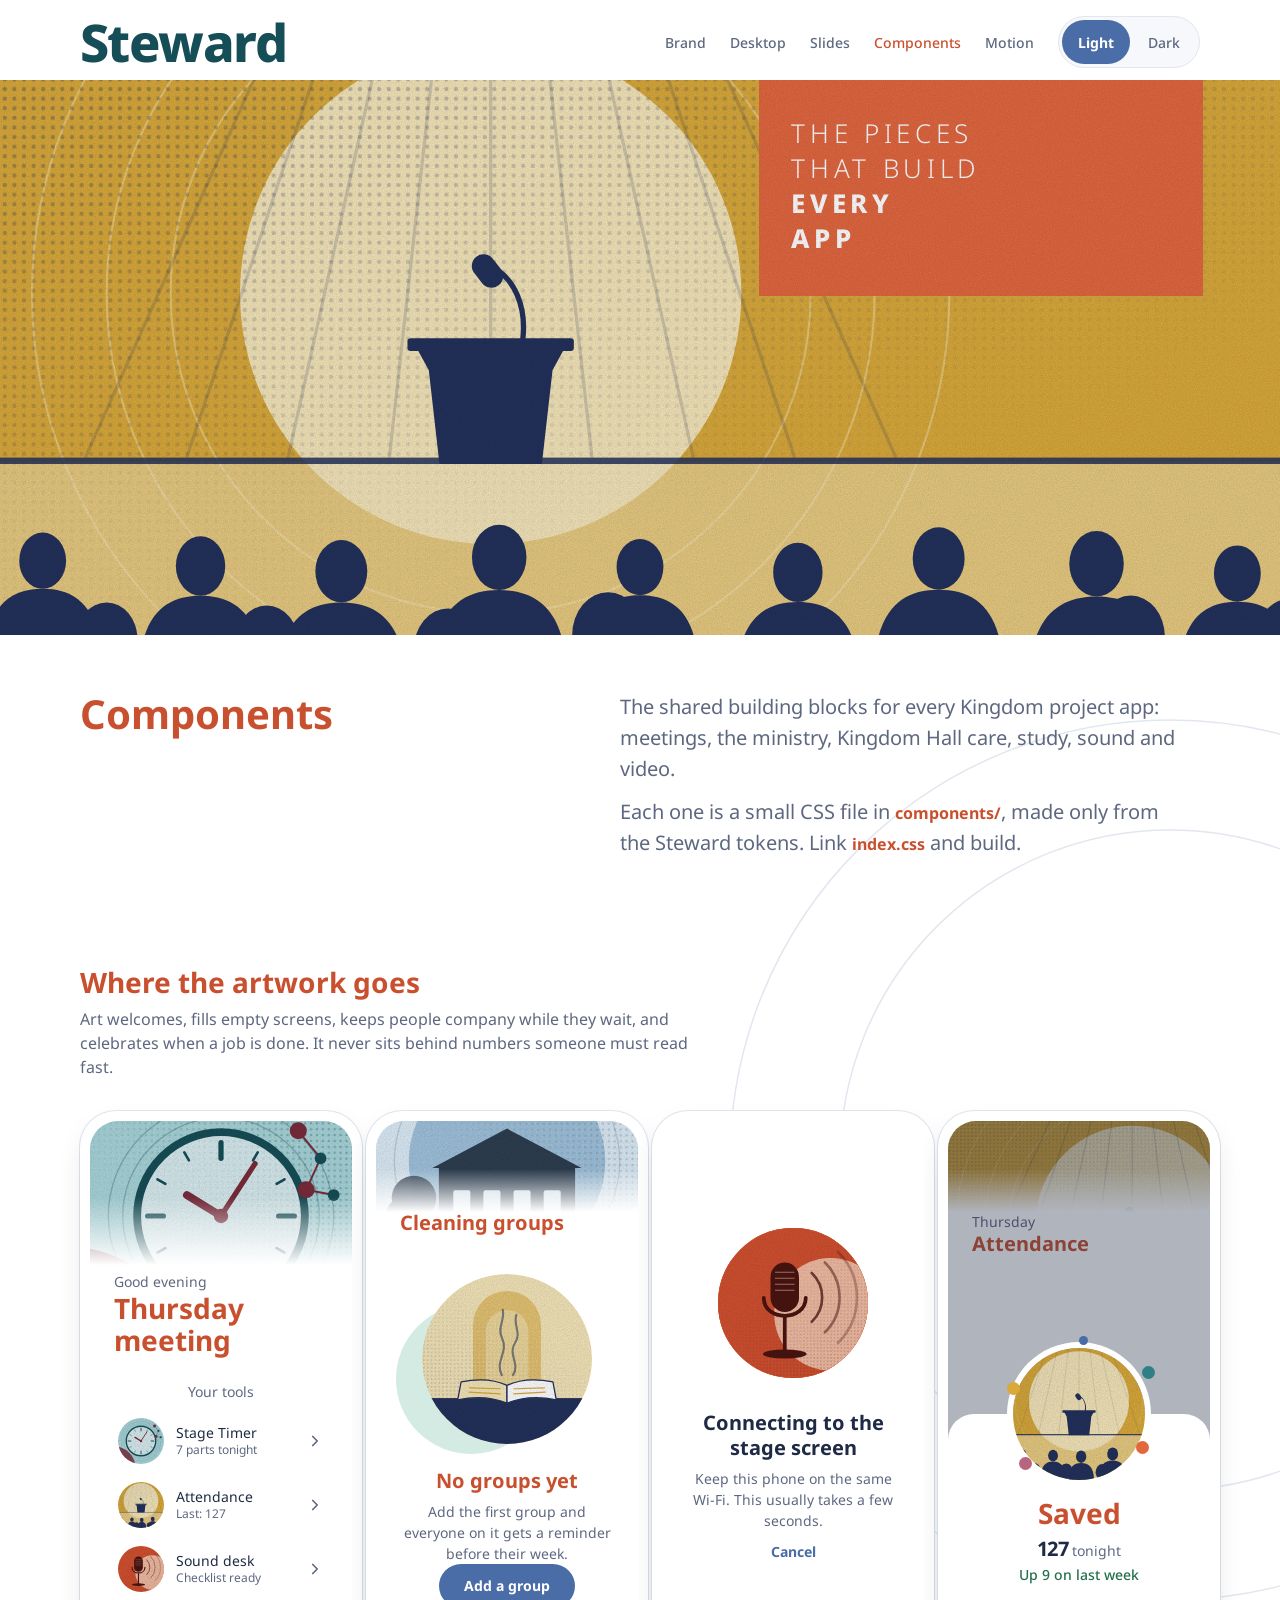
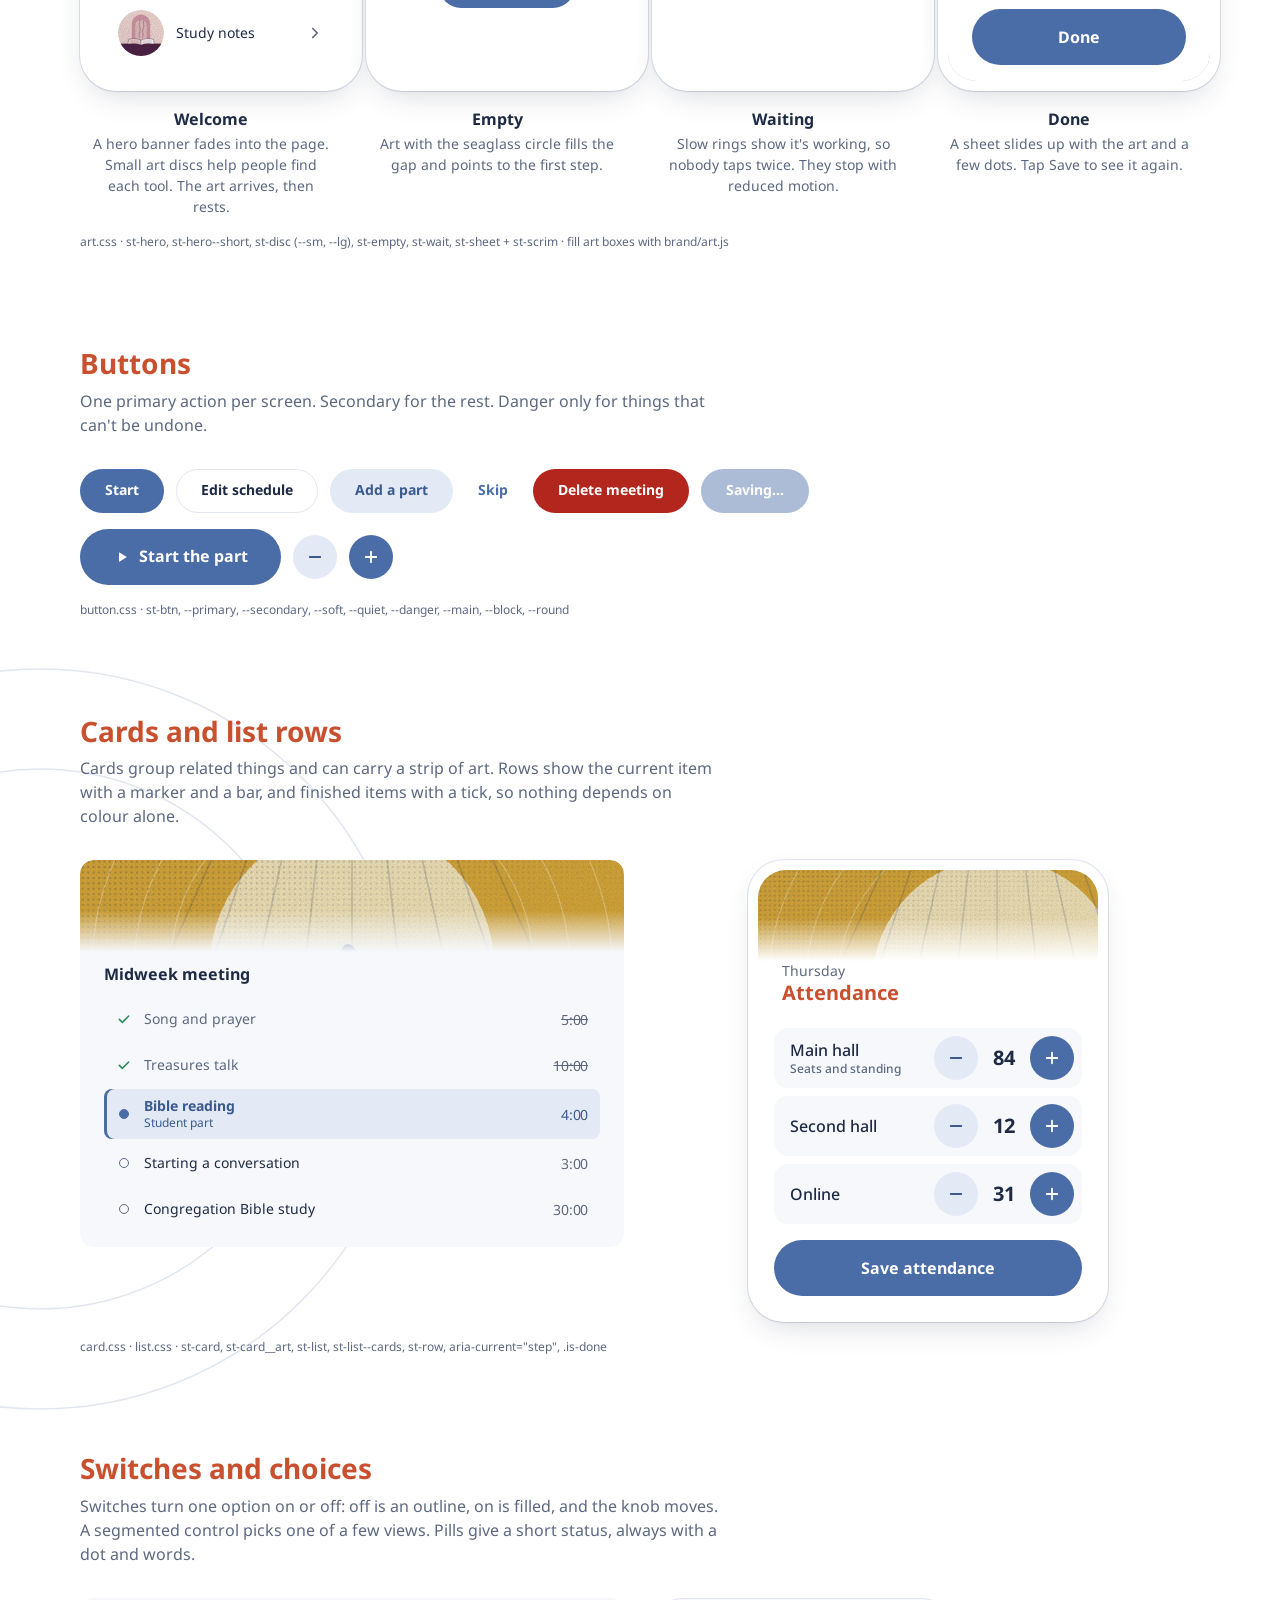
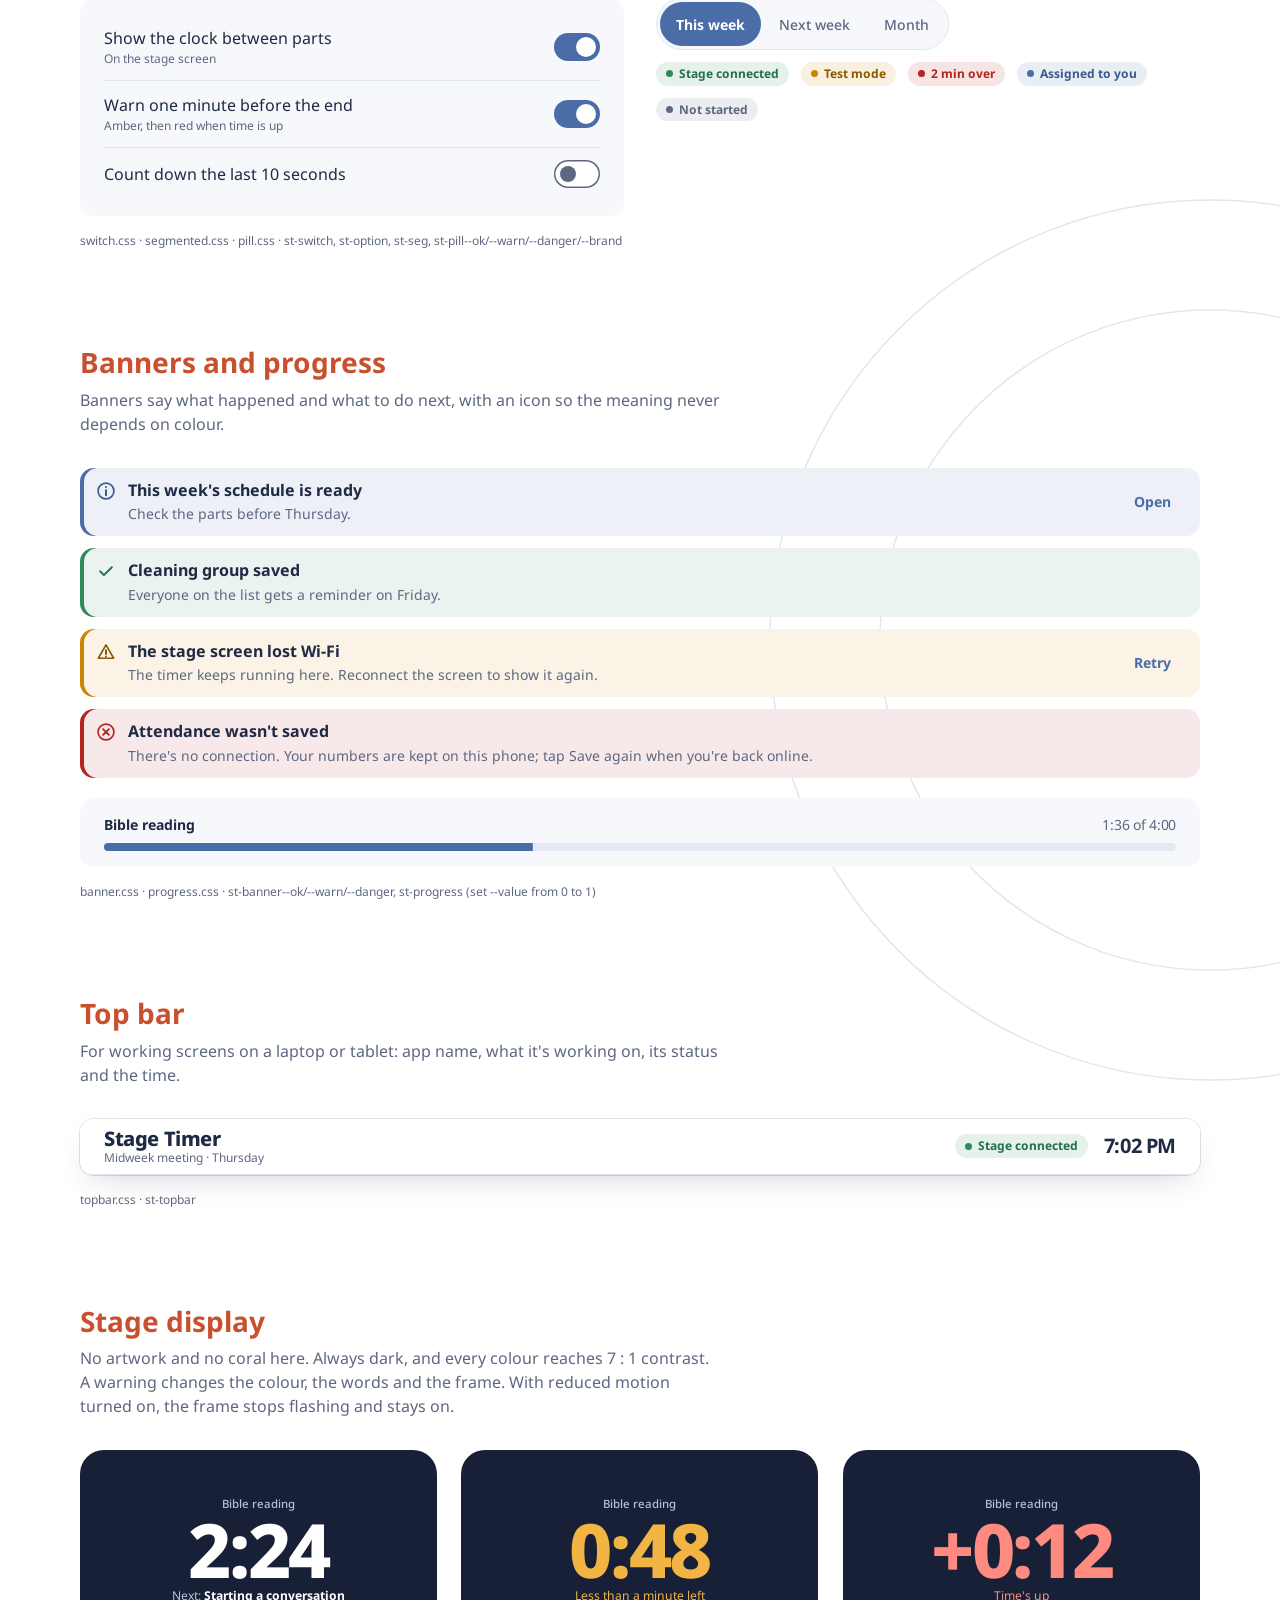
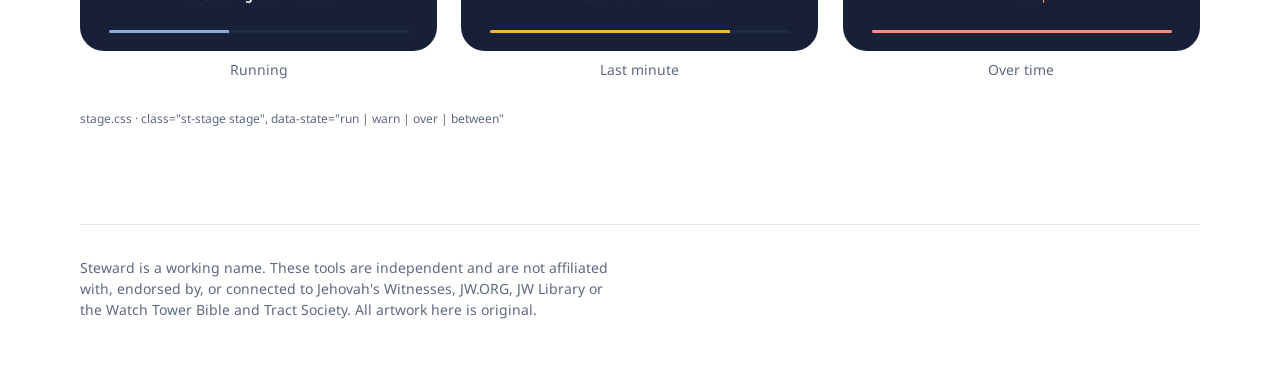
==== commit b2fc4326: "Add artwork motion: arrive, wait, celebrate and rest The art now moves at four set moments and stays" ====
--- a/examples/components/index.html
+++ b/examples/components/index.html
@@ -81,7 +81,7 @@
   <header class="masthead">
     <b>Steward</b>
     <div class="right">
-      <nav><a href="../../brand/index.html">Brand</a><a href="../../brand/desktop.html">Desktop</a><a href="../../brand/slides.html">Slides</a><a href="index.html" aria-current="page">Components</a></nav>
+      <nav><a href="../../brand/index.html">Brand</a><a href="../../brand/desktop.html">Desktop</a><a href="../../brand/slides.html">Slides</a><a href="index.html" aria-current="page">Components</a><a href="../motion/index.html">Motion</a></nav>
       <div class="st-seg" role="group" aria-label="Theme"><button data-t="light" aria-pressed="true">Light</button><button data-t="dark" aria-pressed="false">Dark</button></div>
     </div>
   </header>
@@ -111,25 +111,25 @@
     <div class="phones">
       <div class="ex">
         <div class="phone"><div class="screen">
-          <header class="st-hero"><div class="st-hero__art art-grain" id="aHome"></div><div class="st-hero__title"><small>Good evening</small><h2>Thursday meeting</h2></div></header>
+          <header class="st-hero"><div class="st-hero__art art-grain st-arrive st-rest" id="aHome"></div><div class="st-hero__title"><small>Good evening</small><h2>Thursday meeting</h2></div></header>
           <div class="pad">
             <p class="lbl">Your tools</p>
             <ul class="st-list">
-              <li><a class="st-row" href="#" onclick="return false"><span class="st-disc st-disc--sm art-grain" id="tClock"></span><span class="st-row__label">Stage Timer<small>7 parts tonight</small></span><svg width="18" height="18" style="color:var(--text-dim)" aria-hidden="true"><use href="#i-chev"/></svg></a></li>
-              <li><a class="st-row" href="#" onclick="return false"><span class="st-disc st-disc--sm art-grain" id="tCount"></span><span class="st-row__label">Attendance<small>Last: 127</small></span><svg width="18" height="18" style="color:var(--text-dim)" aria-hidden="true"><use href="#i-chev"/></svg></a></li>
-              <li><a class="st-row" href="#" onclick="return false"><span class="st-disc st-disc--sm art-grain" id="tSound"></span><span class="st-row__label">Sound desk<small>Checklist ready</small></span><svg width="18" height="18" style="color:var(--text-dim)" aria-hidden="true"><use href="#i-chev"/></svg></a></li>
-              <li><a class="st-row" href="#" onclick="return false"><span class="st-disc st-disc--sm art-grain" id="tBook"></span><span class="st-row__label">Study notes</span><svg width="18" height="18" style="color:var(--text-dim)" aria-hidden="true"><use href="#i-chev"/></svg></a></li>
+              <li><a class="st-row" href="#" onclick="return false"><span class="st-disc st-disc--sm art-grain st-arrive" style="--arrive-delay:120ms" id="tClock"></span><span class="st-row__label">Stage Timer<small>7 parts tonight</small></span><svg width="18" height="18" style="color:var(--text-dim)" aria-hidden="true"><use href="#i-chev"/></svg></a></li>
+              <li><a class="st-row" href="#" onclick="return false"><span class="st-disc st-disc--sm art-grain st-arrive" style="--arrive-delay:180ms" id="tCount"></span><span class="st-row__label">Attendance<small>Last: 127</small></span><svg width="18" height="18" style="color:var(--text-dim)" aria-hidden="true"><use href="#i-chev"/></svg></a></li>
+              <li><a class="st-row" href="#" onclick="return false"><span class="st-disc st-disc--sm art-grain st-arrive" style="--arrive-delay:240ms" id="tSound"></span><span class="st-row__label">Sound desk<small>Checklist ready</small></span><svg width="18" height="18" style="color:var(--text-dim)" aria-hidden="true"><use href="#i-chev"/></svg></a></li>
+              <li><a class="st-row" href="#" onclick="return false"><span class="st-disc st-disc--sm art-grain st-arrive" style="--arrive-delay:300ms" id="tBook"></span><span class="st-row__label">Study notes</span><svg width="18" height="18" style="color:var(--text-dim)" aria-hidden="true"><use href="#i-chev"/></svg></a></li>
             </ul>
           </div>
         </div></div>
-        <h4>Welcome</h4><p>A hero banner fades into the page. Small art discs help people find each tool.</p>
+        <h4>Welcome</h4><p>A hero banner fades into the page. Small art discs help people find each tool. The art arrives, then rests.</p>
       </div>
 
       <div class="ex">
         <div class="phone"><div class="screen">
           <header class="st-hero st-hero--short"><div class="st-hero__art art-grain" id="aCleanHero"></div><div class="st-hero__title"><h2>Cleaning groups</h2></div></header>
           <div class="st-empty">
-            <div class="st-empty__art"><span class="st-disc art-grain" id="aEmpty"></span></div>
+            <div class="st-empty__art st-arrive st-rest"><span class="st-disc art-grain" id="aEmpty"></span></div>
             <h3>No groups yet</h3>
             <p>Add the first group and everyone on it gets a reminder before their week.</p>
             <button class="st-btn st-btn--primary">Add a group</button>
